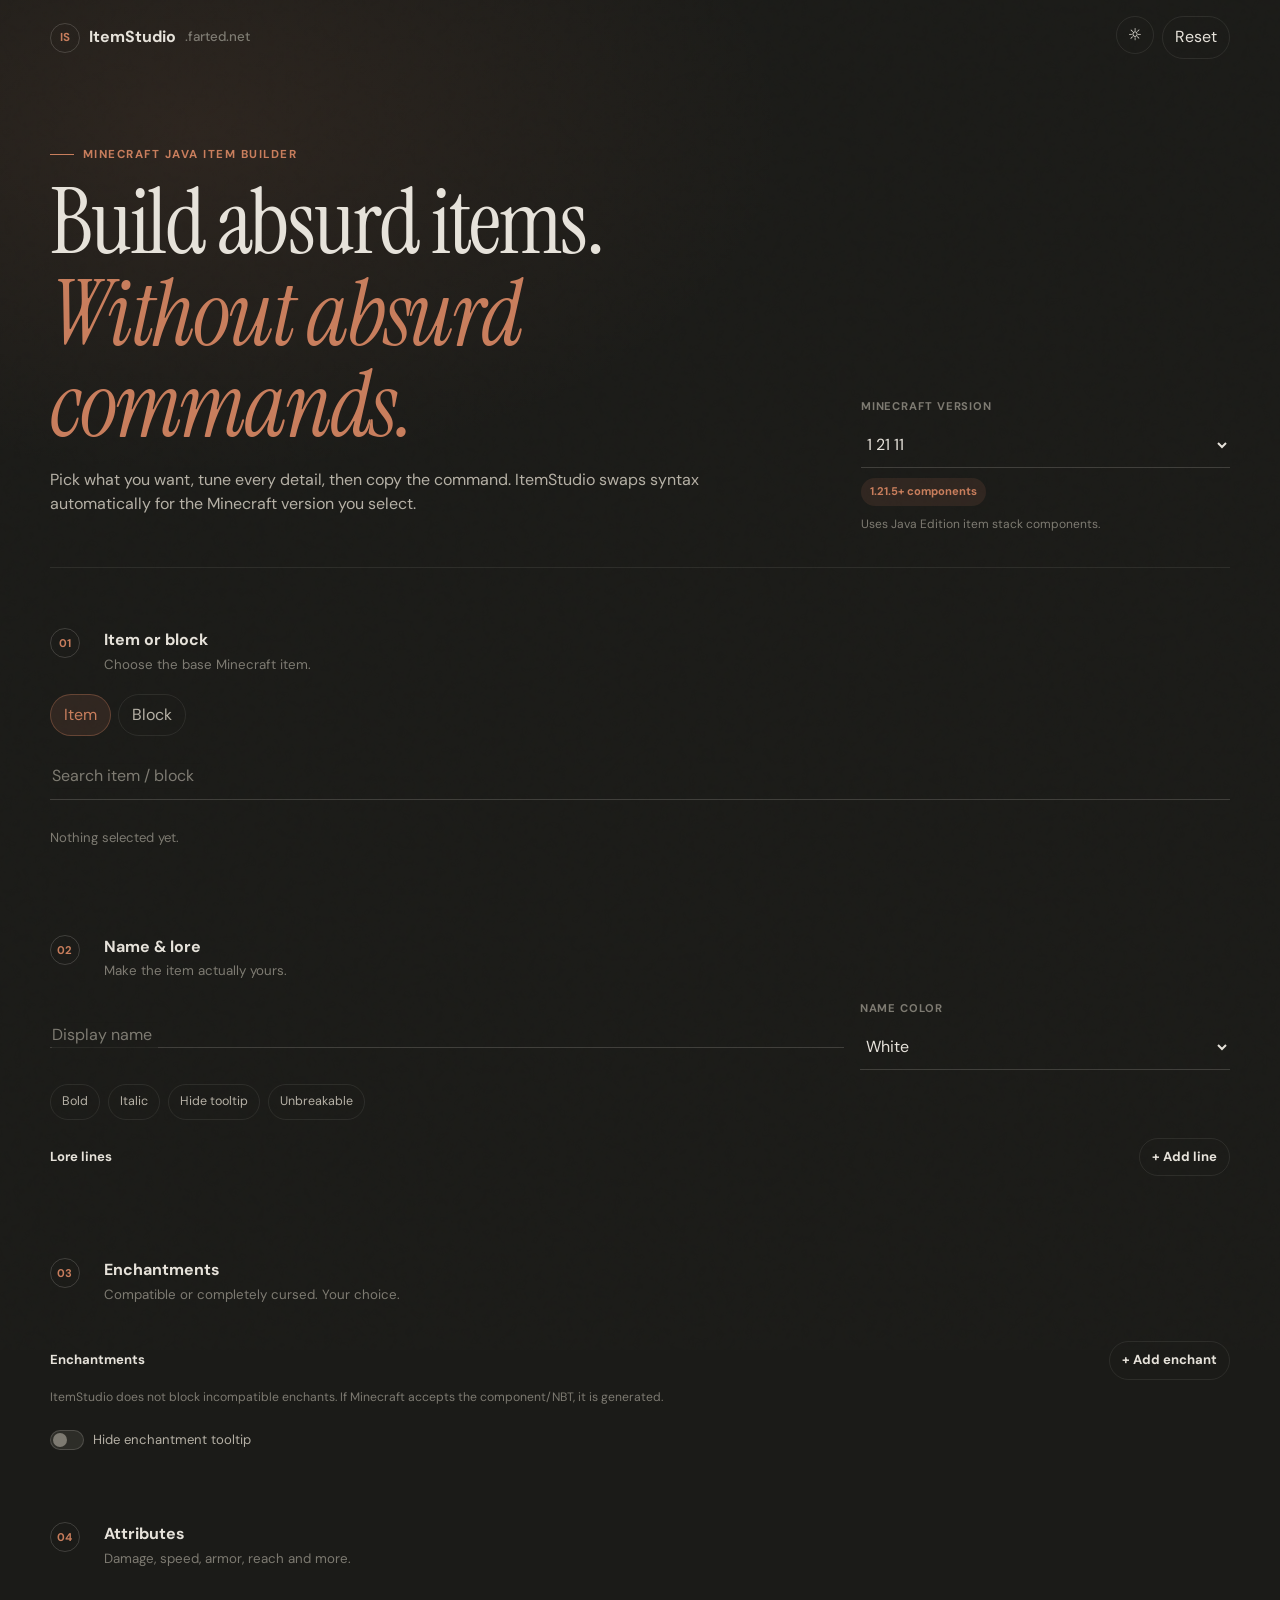
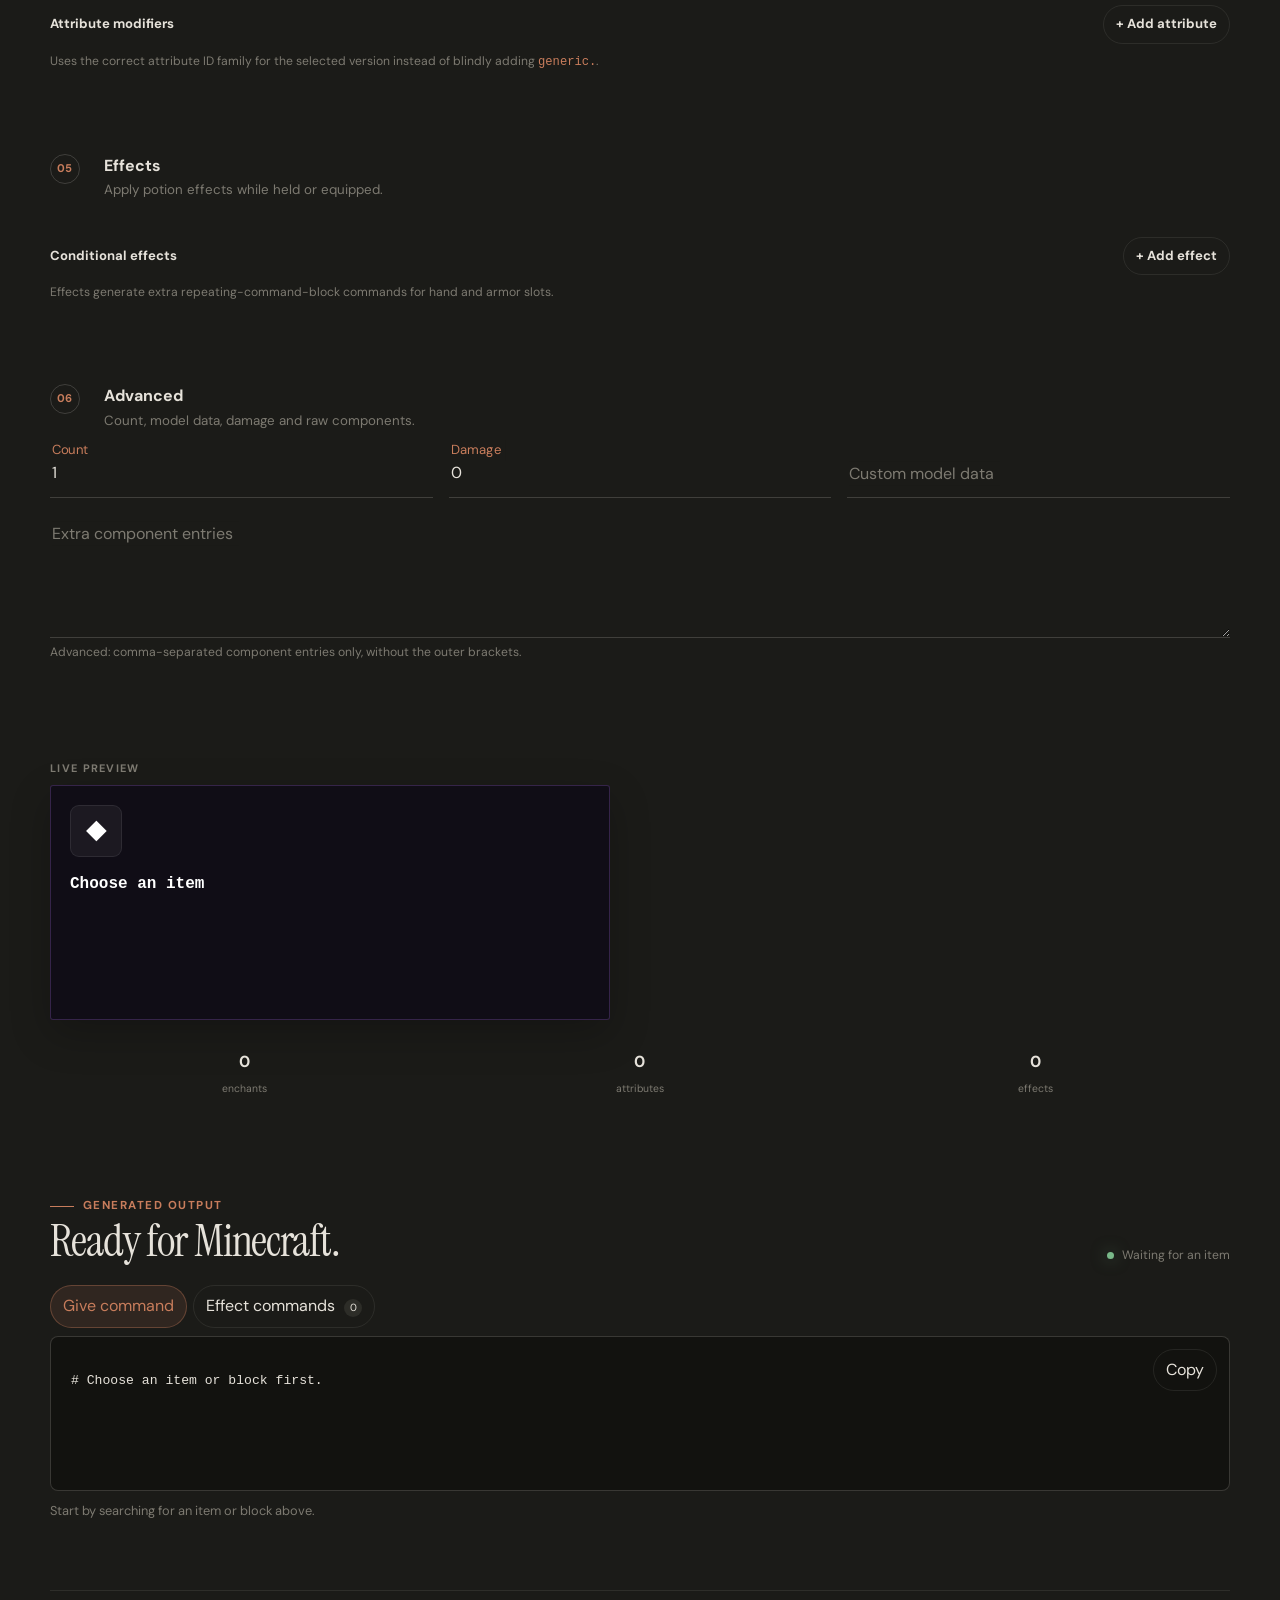
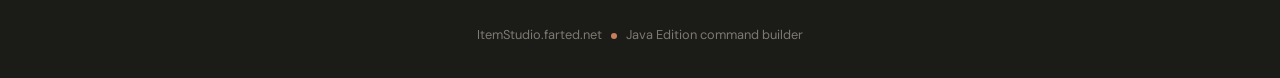
==== index.html @ a94a5771 "Use continuous ItemStudio layout" ====
<!doctype html>
<html lang="en" data-theme="dark">
<head>
  <meta charset="utf-8" />
  <meta name="viewport" content="width=device-width,initial-scale=1" />
  <meta name="description" content="ItemStudio.farted.net — a clean Minecraft Java item command builder." />
  <title>ItemStudio.farted.net</title>
  <link rel="preconnect" href="https://fonts.googleapis.com">
  <link rel="preconnect" href="https://fonts.gstatic.com" crossorigin>
  <link href="https://fonts.googleapis.com/css2?family=DM+Sans:wght@400;500;600;700&family=Instrument+Serif:ital@0;1&display=swap" rel="stylesheet">
  <link rel="stylesheet" href="style.css" />
  <link rel="stylesheet" href="continuous.css" />
</head>
<body>
  <div class="grain-overlay"></div>

  <header class="topbar shell">
    <a class="brand" href="#top"><span class="brand-glyph">IS</span><span>ItemStudio</span><small>.farted.net</small></a>
    <div class="top-actions">
      <button class="icon-btn" id="themeToggle" aria-label="Toggle theme">☼</button>
      <button class="soft-btn" id="resetBtn">Reset</button>
    </div>
  </header>

  <main id="top" class="shell page">
    <section class="intro reveal">
      <div>
        <span class="eyebrow">Minecraft Java item builder</span>
        <h1>Build absurd items.<br><em>Without absurd commands.</em></h1>
        <p>Pick what you want, tune every detail, then copy the command. ItemStudio swaps syntax automatically for the Minecraft version you select.</p>
      </div>
      <div class="version-card">
        <label for="versionSelect">Minecraft version</label>
        <select id="versionSelect"></select>
        <div class="syntax-pill" id="syntaxPill">Modern components</div>
        <p id="versionNote"></p>
      </div>
    </section>

    <section class="studio-grid">
      <div class="builder-column">
        <section class="panel reveal" data-step="base">
          <div class="panel-head"><span class="step-no">01</span><span><b>Item or block</b><small>Choose the base Minecraft item.</small></span></div>
          <div class="panel-body">
            <div class="choice-row" id="typeChoice"><button class="choice active" data-type="item">Item</button><button class="choice" data-type="block">Block</button></div>
            <div class="search-picker">
              <div class="float-field"><input id="itemSearch" autocomplete="off" placeholder=" "><label>Search item / block</label></div>
              <div class="picker-list" id="itemList"></div>
            </div>
            <div class="selected-card" id="selectedItemCard">Nothing selected yet.</div>
          </div>
        </section>

        <section class="panel reveal" data-step="name">
          <div class="panel-head"><span class="step-no">02</span><span><b>Name & lore</b><small>Make the item actually yours.</small></span></div>
          <div class="panel-body">
            <div class="field-grid two">
              <div class="float-field animated-input"><input id="itemName" placeholder=" "><label>Display name</label></div>
              <label class="select-field"><span>Name color</span><select id="nameColor"></select></label>
            </div>
            <div class="toggle-row"><label><input type="checkbox" id="nameBold"><span>Bold</span></label><label><input type="checkbox" id="nameItalic"><span>Italic</span></label><label><input type="checkbox" id="hideTooltip"><span>Hide tooltip</span></label><label><input type="checkbox" id="unbreakable"><span>Unbreakable</span></label></div>
            <div class="subsection-head"><span>Lore lines</span><button class="mini-btn" data-add="lore">+ Add line</button></div>
            <div class="stack" id="loreRows"></div>
          </div>
        </section>

        <section class="panel reveal" data-step="enchants">
          <div class="panel-head"><span class="step-no">03</span><span><b>Enchantments</b><small>Compatible or completely cursed. Your choice.</small></span></div>
          <div class="panel-body">
            <div class="subsection-head"><span>Enchantments</span><button class="mini-btn" data-add="enchant">+ Add enchant</button></div>
            <p class="hint">ItemStudio does not block incompatible enchants. If Minecraft accepts the component/NBT, it is generated.</p>
            <div class="stack" id="enchantRows"></div>
            <label class="switch-line"><input type="checkbox" id="hideEnchants"><span class="switch"></span><span>Hide enchantment tooltip</span></label>
          </div>
        </section>

        <section class="panel reveal" data-step="attributes">
          <div class="panel-head"><span class="step-no">04</span><span><b>Attributes</b><small>Damage, speed, armor, reach and more.</small></span></div>
          <div class="panel-body">
            <div class="subsection-head"><span>Attribute modifiers</span><button class="mini-btn" data-add="attribute">+ Add attribute</button></div>
            <p class="hint">Uses the correct attribute ID family for the selected version instead of blindly adding <code>generic.</code>.</p>
            <div class="stack" id="attributeRows"></div>
          </div>
        </section>

        <section class="panel reveal" data-step="effects">
          <div class="panel-head"><span class="step-no">05</span><span><b>Effects</b><small>Apply potion effects while held or equipped.</small></span></div>
          <div class="panel-body">
            <div class="subsection-head"><span>Conditional effects</span><button class="mini-btn" data-add="effect">+ Add effect</button></div>
            <p class="hint">Effects generate extra repeating-command-block commands for hand and armor slots.</p>
            <div class="stack" id="effectRows"></div>
          </div>
        </section>

        <section class="panel reveal" data-step="advanced">
          <div class="panel-head"><span class="step-no">06</span><span><b>Advanced</b><small>Count, model data, damage and raw components.</small></span></div>
          <div class="panel-body">
            <div class="field-grid three">
              <div class="float-field"><input id="count" type="number" min="1" max="99" value="1" placeholder=" "><label>Count</label></div>
              <div class="float-field"><input id="damage" type="number" min="0" value="0" placeholder=" "><label>Damage</label></div>
              <div class="float-field"><input id="customModel" type="number" min="0" placeholder=" "><label>Custom model data</label></div>
            </div>
            <div class="float-field textarea-field"><textarea id="rawExtra" rows="4" placeholder=" "></textarea><label id="rawExtraLabel">Extra component entries</label></div>
            <p class="hint" id="rawHint">Advanced raw data is inserted exactly as typed.</p>
          </div>
        </section>
      </div>

      <aside class="preview-column">
        <div class="sticky-preview reveal">
          <div class="preview-label">Live preview</div>
          <div class="mc-card">
            <div class="mc-icon" id="mcIcon">◆</div>
            <div class="mc-name" id="previewName">Choose an item</div>
            <div class="mc-enchants" id="previewEnchants"></div>
            <div class="mc-lore" id="previewLore"></div>
            <div class="mc-attrs" id="previewAttrs"></div>
          </div>
          <div class="mini-summary" id="miniSummary"></div>
        </div>
      </aside>
    </section>

    <section class="output-section reveal">
      <div class="output-head">
        <div><span class="eyebrow">Generated output</span><h2>Ready for Minecraft.</h2></div>
        <span class="status-dot"><i></i><span id="validationLabel">Syntax profile loaded</span></span>
      </div>
      <div class="command-tabs"><button class="active" data-output="give">Give command</button><button data-output="effects">Effect commands <span id="effectCountBadge">0</span></button></div>
      <div class="command-box"><pre id="commandOutput">Choose an item first.</pre><button class="copy-btn" id="copyBtn">Copy</button></div>
      <div class="command-help" id="commandHelp"></div>
      <div class="warning-box" id="warningBox" hidden></div>
    </section>
  </main>

  <div class="toast" id="toast">Copied to clipboard</div>
  <footer class="shell footer">ItemStudio.farted.net <span class="accent-dot"></span> Java Edition command builder</footer>
  <script src="app-1.js"></script>
  <script src="app-2.js"></script>
  <script src="app-3.js"></script>
  <script src="app-fix.js"></script>
</body>
</html>
---- style.css ----
:root{--bg:#1b1b18;--surface:#242420;--surface2:#2d2d28;--text:#e6e2da;--text2:#b5b0a5;--muted:#7d7a71;--accent:#c87d5c;--accent2:#e8966e;--accent-soft:rgba(200,125,92,.12);--line:rgba(230,226,218,.09);--line2:rgba(230,226,218,.18);--code:#12120f;--danger:#db7b6e;--serif:'Instrument Serif',Georgia,serif;--sans:'DM Sans','Segoe UI',system-ui,sans-serif;--smooth:.35s cubic-bezier(.22,.61,.36,1);--bounce:.45s cubic-bezier(.34,1.56,.64,1)}[data-theme=light]{--bg:#f5f1eb;--surface:#fff;--surface2:#f9f6f1;--text:#2a2722;--text2:#5c5750;--muted:#8c877e;--accent:#b86a48;--accent2:#c87d5c;--accent-soft:rgba(184,106,72,.08);--line:rgba(42,39,34,.1);--line2:rgba(42,39,34,.16);--code:#eee9e1}*{box-sizing:border-box}html{scroll-behavior:smooth}body{margin:0;background:radial-gradient(900px 520px at 15% 4%,rgba(200,125,92,.1),transparent 66%),var(--bg);color:var(--text);font-family:var(--sans);line-height:1.55;-webkit-font-smoothing:antialiased;transition:background var(--smooth),color var(--smooth)}button,input,select,textarea{font:inherit}button{border:1px solid var(--line);background:transparent;color:var(--text);cursor:pointer}.shell{width:min(1180px,calc(100% - 48px));margin:auto}.topbar{height:76px;display:flex;align-items:center;justify-content:space-between;border-bottom:1px solid transparent}.brand{display:flex;align-items:center;gap:9px;color:var(--text);text-decoration:none;font-weight:700}.brand-glyph{width:30px;height:30px;display:grid;place-items:center;border:1px solid var(--line2);border-radius:999px;color:var(--accent);font-size:.72rem}.brand small{color:var(--muted);font-weight:500}.top-actions{display:flex;gap:8px}.icon-btn,.soft-btn,.mini-btn,.copy-btn,.command-tabs button{border-radius:999px;padding:8px 12px;transition:all .2s ease}.icon-btn{width:38px;height:38px;padding:0}.soft-btn:hover,.icon-btn:hover,.mini-btn:hover,.copy-btn:hover,.command-tabs button:hover{background:var(--surface2);border-color:var(--line2);transform:translateY(-1px)}.page{padding:28px 0 70px}.intro{display:grid;grid-template-columns:minmax(0,1fr) 280px;gap:44px;align-items:end;margin:34px 0 26px;padding-bottom:34px;border-bottom:1px solid var(--line)}.eyebrow{display:inline-flex;align-items:center;gap:9px;color:var(--accent);font-size:.72rem;font-weight:700;text-transform:uppercase;letter-spacing:.13em}.eyebrow:before{content:'';width:24px;height:1px;background:var(--accent)}h1,h2{font-family:var(--serif);font-weight:400;line-height:1.02;letter-spacing:-.025em;margin:0}h1{font-size:clamp(3.5rem,7vw,6.2rem);margin-top:14px}h1 em{color:var(--accent);font-weight:400}.intro p{max-width:650px;color:var(--text2);font-size:1rem}.version-card label,.select-field span{display:block;color:var(--muted);font-size:.7rem;font-weight:700;text-transform:uppercase;letter-spacing:.08em;margin-bottom:7px}.version-card select,.select-field select,.row-editor select,.row-editor input,.float-field input,.float-field textarea{width:100%;background:transparent;color:var(--text);border:0;border-bottom:1px solid var(--line2);border-radius:0;padding:11px 2px;outline:none;transition:border-color .2s,box-shadow .2s}.version-card select:focus,.select-field select:focus,.row-editor select:focus,.row-editor input:focus,.float-field input:focus,.float-field textarea:focus{border-color:var(--accent)}select option{background:var(--surface);color:var(--text)}.syntax-pill{display:inline-block;margin-top:10px;padding:5px 9px;border-radius:999px;background:var(--accent-soft);color:var(--accent);font-size:.7rem;font-weight:700}.version-card p{font-size:.75rem;margin:9px 0 0;color:var(--muted)}.studio-grid{display:grid;grid-template-columns:minmax(0,1fr) 310px;gap:54px}.builder-column{min-width:0}.panel{border-bottom:1px solid var(--line)}.panel-head{width:100%;display:grid;grid-template-columns:42px 1fr;gap:12px;text-align:left;align-items:start;padding:28px 0 16px;border:0;background:transparent;cursor:default}.panel-head b{display:block;font-size:1rem}.panel-head small{display:block;color:var(--muted);font-weight:400;margin-top:2px}.step-no{display:grid;place-items:center;width:30px;height:30px;border-radius:50%;border:1px solid var(--line2);color:var(--accent);font-size:.7rem;font-weight:700}.chev{display:none}.panel-body{padding:0 0 30px}.choice-row{display:flex;gap:7px;margin-bottom:16px}.choice{padding:8px 13px;border-radius:999px;color:var(--text2)}.choice.active{background:var(--accent-soft);border-color:rgba(200,125,92,.35);color:var(--accent)}.search-picker{position:relative}.float-field{position:relative}.float-field label{position:absolute;left:2px;top:50%;transform:translateY(-50%);color:var(--muted);pointer-events:none;transition:.2s;background:var(--bg);padding-right:6px}.float-field input:focus+label,.float-field input:not(:placeholder-shown)+label,.float-field textarea:focus+label,.float-field textarea:not(:placeholder-shown)+label{top:0;transform:translateY(-50%) scale(.82);transform-origin:left;color:var(--accent)}.textarea-field{margin-top:18px}.textarea-field label{top:18px}.picker-list{position:absolute;left:0;right:0;top:calc(100% + 5px);z-index:20;display:none;max-height:260px;overflow:auto;background:rgba(36,36,32,.96);backdrop-filter:blur(18px);border:1px solid var(--line2);border-radius:12px;padding:6px;box-shadow:0 18px 45px rgba(0,0,0,.25)}[data-theme=light] .picker-list{background:rgba(255,255,255,.96)}.picker-list.show{display:block;animation:drop .22s ease}.picker-option{width:100%;display:flex;justify-content:space-between;gap:12px;border:0;border-radius:8px;padding:9px 10px;text-align:left}.picker-option:hover{background:var(--surface2)}.picker-option small{color:var(--muted)}.selected-card{margin-top:12px;padding-top:10px;border-top:1px solid var(--line);font-size:.82rem;color:var(--muted)}.selected-card b{color:var(--text)}.field-grid{display:grid;gap:16px;margin-bottom:14px}.field-grid.two{grid-template-columns:1.5fr .7fr}.field-grid.three{grid-template-columns:repeat(3,1fr)}.toggle-row{display:flex;flex-wrap:wrap;gap:8px;margin:14px 0}.toggle-row input{display:none}.toggle-row span{display:block;padding:7px 11px;border:1px solid var(--line);border-radius:999px;color:var(--text2);font-size:.78rem;transition:.2s}.toggle-row input:checked+span{background:var(--accent-soft);border-color:rgba(200,125,92,.4);color:var(--accent)}.subsection-head{display:flex;align-items:center;justify-content:space-between;margin:18px 0 10px;font-size:.82rem;font-weight:700}.hint{font-size:.76rem;color:var(--muted);margin:-2px 0 10px}.hint code{color:var(--accent)}.stack{display:flex;flex-direction:column}.row-editor{display:grid;grid-template-columns:1.4fr .5fr .7fr 34px;gap:8px;align-items:end;padding:11px 0;border-bottom:1px solid var(--line);animation:rowIn .28s var(--bounce)}.row-editor.lore{grid-template-columns:1fr .38fr 34px}.row-editor.effect{grid-template-columns:1.1fr .45fr .45fr .75fr 34px}.row-editor.attribute{grid-template-columns:1.25fr .45fr .75fr .8fr 34px}.row-editor label{color:var(--muted);font-size:.66rem;text-transform:uppercase;font-weight:700;letter-spacing:.05em}.remove-row{width:34px;height:34px;border:0;border-radius:50%;color:var(--muted)}.remove-row:hover{background:rgba(219,123,110,.08);color:var(--danger)}.switch-line{display:flex;align-items:center;gap:9px;margin-top:13px;color:var(--text2);font-size:.82rem}.switch-line input{display:none}.switch{width:34px;height:20px;border-radius:999px;background:var(--surface2);border:1px solid var(--line2);position:relative;transition:.2s}.switch:after{content:'';position:absolute;width:14px;height:14px;border-radius:50%;background:var(--muted);left:2px;top:2px;transition:.2s}.switch-line input:checked+.switch{background:var(--accent)}.switch-line input:checked+.switch:after{left:16px;background:#fff}.preview-column{position:relative}.sticky-preview{position:sticky;top:20px}.preview-label{text-transform:uppercase;letter-spacing:.12em;color:var(--muted);font-weight:700;font-size:.68rem;margin-bottom:8px}.mc-card{min-height:235px;background:#100d16;border:1px solid rgba(180,120,255,.22);border-radius:13px;padding:19px;box-shadow:0 18px 40px rgba(0,0,0,.24),0 0 45px rgba(120,75,160,.08);font-family:ui-monospace,Consolas,monospace;color:#fff}.mc-icon{width:52px;height:52px;display:grid;place-items:center;background:rgba(255,255,255,.05);border:1px solid rgba(255,255,255,.08);border-radius:9px;font-size:1.7rem;margin-bottom:15px}.mc-name{font-weight:700;margin-bottom:4px}.mc-enchants{color:#aaaaff;font-size:.77rem;white-space:pre-line}.mc-lore{color:#aaa;font-size:.77rem;white-space:pre-line;margin-top:4px}.mc-attrs{color:#9999ff;font-size:.72rem;white-space:pre-line;margin-top:8px}.mini-summary{margin-top:12px;padding-top:12px;border-top:1px solid var(--line);display:grid;grid-template-columns:repeat(3,1fr);gap:7px}.mini-summary div{text-align:center;padding:6px}.mini-summary b{display:block}.mini-summary small{color:var(--muted);font-size:.65rem}.output-section{padding-top:46px;border-top:1px solid var(--line)}.output-head{display:flex;align-items:end;justify-content:space-between;gap:20px}.output-head h2{font-size:2.8rem;margin-top:4px}.status-dot{display:flex;align-items:center;gap:8px;color:var(--muted);font-size:.76rem}.status-dot i{width:7px;height:7px;border-radius:50%;background:#79b889;box-shadow:0 0 16px rgba(121,184,137,.5)}.command-tabs{display:flex;gap:6px;margin-top:20px}.command-tabs button.active{background:var(--accent-soft);border-color:rgba(200,125,92,.35);color:var(--accent)}.command-tabs span{display:inline-grid;place-items:center;min-width:18px;height:18px;border-radius:999px;background:var(--surface2);margin-left:5px;font-size:.65rem}.command-box{position:relative;margin-top:8px;background:var(--code);border:1px solid var(--line2);border-radius:8px;min-height:155px;padding:20px 80px 20px 20px;overflow:auto}.command-box pre{white-space:pre-wrap;word-break:break-all;color:var(--text);font:500 .82rem/1.65 ui-monospace,Consolas,monospace}.copy-btn{position:absolute;right:12px;top:12px}.command-help{margin-top:10px;color:var(--muted);font-size:.8rem}.warning-box{margin-top:12px;border:1px solid rgba(219,123,110,.35);background:rgba(219,123,110,.08);color:var(--text2);border-radius:10px;padding:12px 14px;font-size:.8rem}.toast{position:fixed;bottom:24px;left:50%;transform:translate(-50%,18px);opacity:0;background:var(--text);color:var(--bg);padding:10px 15px;border-radius:999px;font-size:.78rem;font-weight:700;z-index:999;transition:.25s}.toast.show{opacity:1;transform:translate(-50%,0)}.footer{padding:34px 0;border-top:1px solid var(--line);text-align:center;color:var(--muted);font-size:.8rem}.accent-dot{display:inline-block;width:6px;height:6px;border-radius:50%;background:var(--accent);margin:0 6px}.grain-overlay{position:fixed;inset:0;pointer-events:none;z-index:9999;opacity:.03;mix-blend-mode:overlay}.grain-overlay:after{content:'';position:absolute;inset:-50%;background-image:url("data:image/svg+xml,%3Csvg viewBox='0 0 256 256' xmlns='http://www.w3.org/2000/svg'%3E%3Cfilter id='n'%3E%3CfeTurbulence type='fractalNoise' baseFrequency='.75' numOctaves='4'/%3E%3C/filter%3E%3Crect width='100%25' height='100%25' filter='url(%23n)'/%3E%3C/svg%3E");animation:grain 12s linear infinite}.reveal{animation:reveal .55s var(--smooth) both}@keyframes reveal{from{opacity:0;transform:translateY(10px)}to{opacity:1;transform:none}}@keyframes rowIn{from{opacity:0;transform:translateY(-5px) scale(.985)}to{opacity:1;transform:none}}@keyframes drop{from{opacity:0;transform:translateY(-4px)}to{opacity:1;transform:none}}@keyframes grain{0%,100%{transform:translate(0)}25%{transform:translate(-3px,2px)}50%{transform:translate(4px,-1px)}75%{transform:translate(-2px,-3px)}}::selection{background:var(--accent);color:#fff}::-webkit-scrollbar{width:7px;height:7px}::-webkit-scrollbar-thumb{background:var(--line2);border-radius:999px}@media(max-width:900px){.intro{grid-template-columns:1fr;gap:28px}.studio-grid{grid-template-columns:1fr;gap:30px}.sticky-preview{position:relative}.preview-column{padding:28px 0;border-bottom:1px solid var(--line)}.field-grid.two,.field-grid.three{grid-template-columns:1fr}.row-editor,.row-editor.attribute,.row-editor.effect{grid-template-columns:1fr 1fr}.row-editor .remove-row{grid-column:-2/-1;justify-self:end}.output-head{align-items:start;flex-direction:column}}@media(max-width:560px){.shell{width:min(100% - 24px,1180px)}.page{padding-top:18px}.intro{margin-top:18px}.intro h1{font-size:3.2rem}.panel-head{padding:24px 0 13px}.panel-body{padding-bottom:24px}.row-editor,.row-editor.lore,.row-editor.attribute,.row-editor.effect{grid-template-columns:1fr}.row-editor .remove-row{grid-column:1;justify-self:end}.brand small{display:none}.output-head h2{font-size:2.2rem}.command-box{padding:58px 16px 16px}.copy-btn{left:12px;right:auto}}
---- continuous.css ----
/* Continuous ItemStudio layout: one workspace, not a dashboard of cards. */

.studio-grid {
  display: block !important;
}

.builder-column {
  display: block !important;
}

.panel,
.version-card,
.selected-card,
.sticky-preview,
.output-section {
  background: transparent !important;
  border: 0 !important;
  border-radius: 0 !important;
  box-shadow: none !important;
}

.panel {
  margin: 0 !important;
  padding: 0 !important;
  border-top: 1px solid var(--border) !important;
}

.panel:first-child {
  border-top: 0 !important;
}

.panel-head {
  cursor: default !important;
  padding: 34px 0 18px !important;
  background: transparent !important;
}

.panel-head:hover {
  background: transparent !important;
}

.panel-body {
  display: block !important;
  max-height: none !important;
  opacity: 1 !important;
  overflow: visible !important;
  padding: 0 0 38px !important;
}

.version-card {
  padding: 0 !important;
  align-self: end;
}

.selected-card {
  padding: 14px 0 !important;
  margin-top: 14px !important;
  border-top: 1px solid var(--border) !important;
}

.preview-column {
  margin-top: 12px;
  padding: 38px 0;
  border-top: 1px solid var(--border);
}

.sticky-preview {
  position: static !important;
  padding: 0 !important;
}

/* The Minecraft tooltip itself can still look like Minecraft; it is a preview, not UI chrome. */
.mc-card {
  max-width: 560px;
  border-radius: 3px !important;
  box-shadow: 0 14px 40px rgba(0,0,0,.22) !important;
}

.mini-summary {
  border: 0 !important;
  background: transparent !important;
  padding-left: 0 !important;
  padding-right: 0 !important;
}

.output-section {
  border-top: 1px solid var(--border) !important;
  padding-left: 0 !important;
  padding-right: 0 !important;
}

.row-editor {
  box-shadow: none !important;
}

@media (min-width: 900px) {
  .intro {
    grid-template-columns: minmax(0,1.35fr) minmax(260px,.65fr) !important;
  }
}
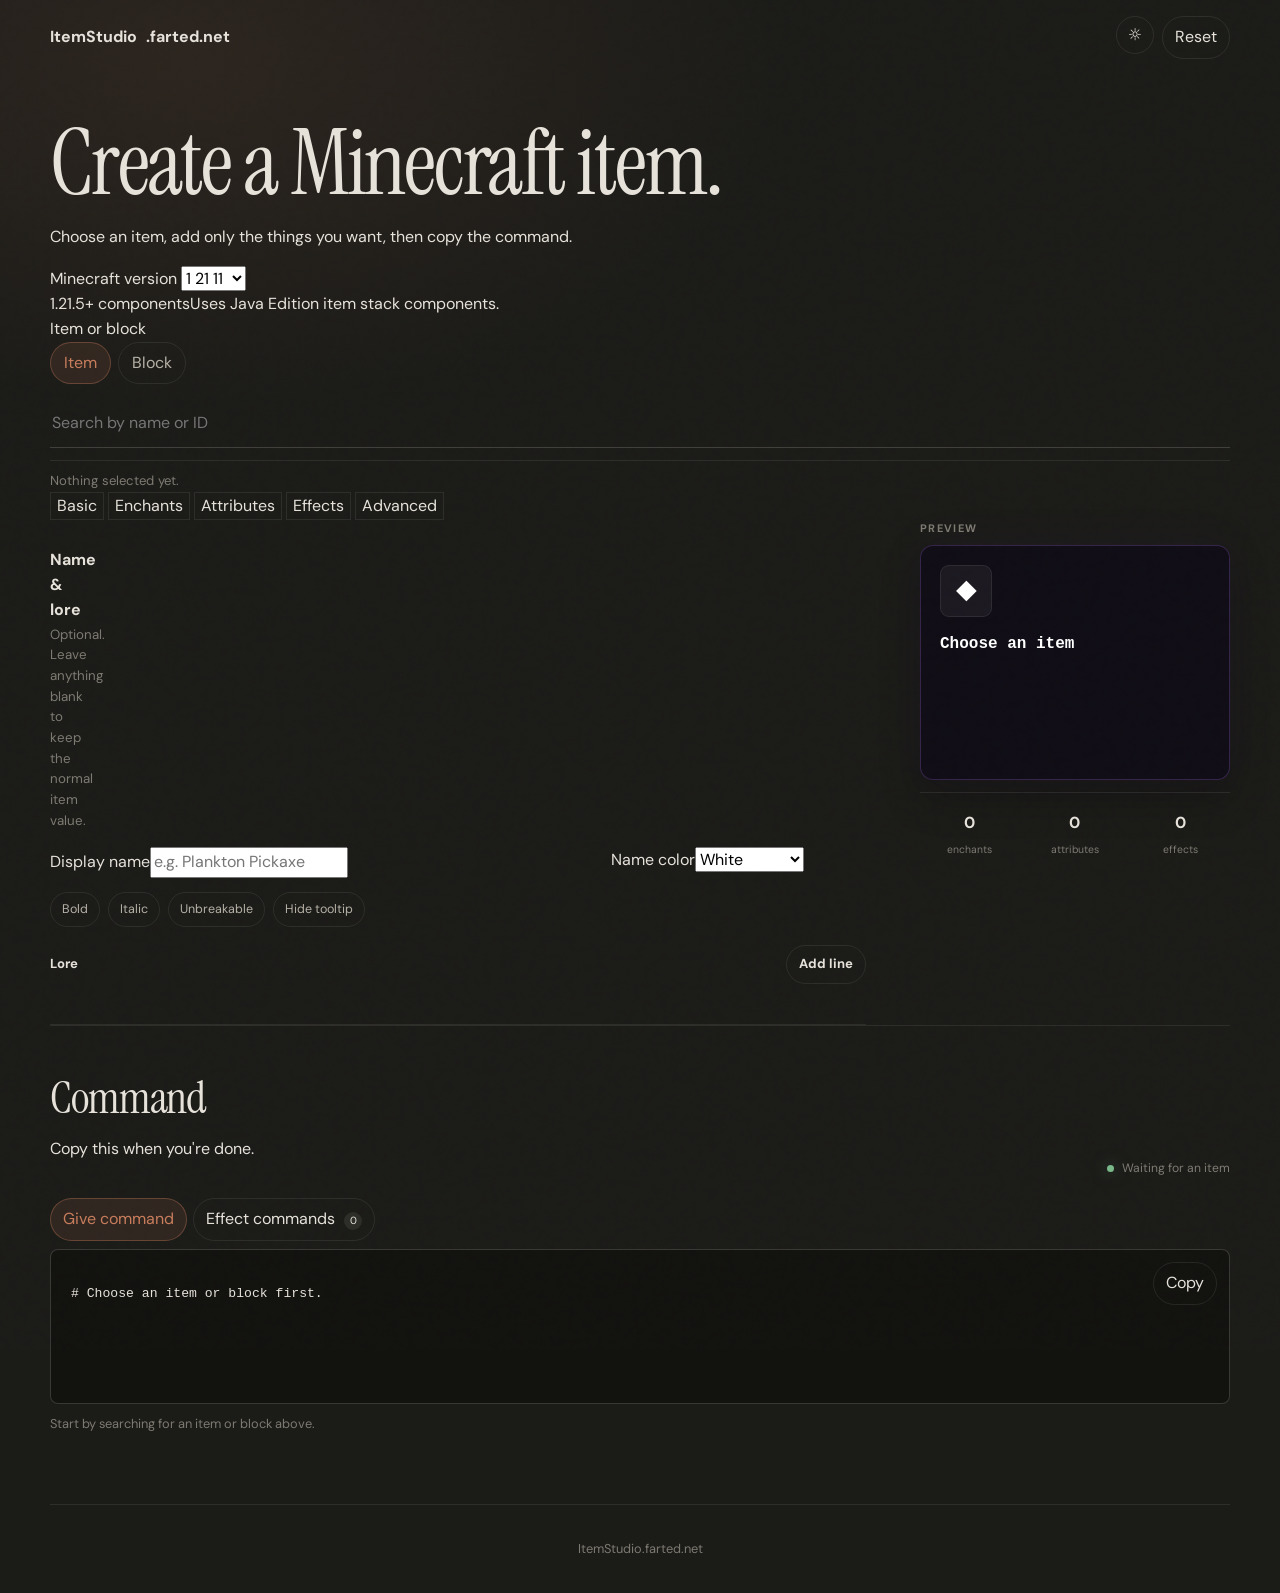
==== commit 7ac6b302: "Simplify ItemStudio into beginner-friendly workspace" ====
--- a/index.html
+++ b/index.html
@@ -3,138 +3,171 @@
 <head>
   <meta charset="utf-8" />
   <meta name="viewport" content="width=device-width,initial-scale=1" />
-  <meta name="description" content="ItemStudio.farted.net — a clean Minecraft Java item command builder." />
-  <title>ItemStudio.farted.net</title>
+  <meta name="description" content="ItemStudio — an easy Minecraft Java item command builder." />
+  <title>ItemStudio</title>
   <link rel="preconnect" href="https://fonts.googleapis.com">
   <link rel="preconnect" href="https://fonts.gstatic.com" crossorigin>
   <link href="https://fonts.googleapis.com/css2?family=DM+Sans:wght@400;500;600;700&family=Instrument+Serif:ital@0;1&display=swap" rel="stylesheet">
   <link rel="stylesheet" href="style.css" />
-  <link rel="stylesheet" href="continuous.css" />
 </head>
 <body>
+  <div class="ambient ambient-one"></div>
+  <div class="ambient ambient-two"></div>
   <div class="grain-overlay"></div>
 
   <header class="topbar shell">
-    <a class="brand" href="#top"><span class="brand-glyph">IS</span><span>ItemStudio</span><small>.farted.net</small></a>
+    <a class="brand" href="#top">ItemStudio<span>.farted.net</span></a>
     <div class="top-actions">
-      <button class="icon-btn" id="themeToggle" aria-label="Toggle theme">☼</button>
+      <button class="icon-btn" id="themeToggle" aria-label="Toggle theme" title="Toggle theme">☼</button>
       <button class="soft-btn" id="resetBtn">Reset</button>
     </div>
   </header>
 
   <main id="top" class="shell page">
-    <section class="intro reveal">
-      <div>
-        <span class="eyebrow">Minecraft Java item builder</span>
-        <h1>Build absurd items.<br><em>Without absurd commands.</em></h1>
-        <p>Pick what you want, tune every detail, then copy the command. ItemStudio swaps syntax automatically for the Minecraft version you select.</p>
-      </div>
-      <div class="version-card">
-        <label for="versionSelect">Minecraft version</label>
-        <select id="versionSelect"></select>
-        <div class="syntax-pill" id="syntaxPill">Modern components</div>
-        <p id="versionNote"></p>
-      </div>
+    <section class="hero reveal">
+      <h1>Create a Minecraft item.</h1>
+      <p>Choose an item, add only the things you want, then copy the command.</p>
     </section>
 
-    <section class="studio-grid">
-      <div class="builder-column">
-        <section class="panel reveal" data-step="base">
-          <div class="panel-head"><span class="step-no">01</span><span><b>Item or block</b><small>Choose the base Minecraft item.</small></span></div>
-          <div class="panel-body">
-            <div class="choice-row" id="typeChoice"><button class="choice active" data-type="item">Item</button><button class="choice" data-type="block">Block</button></div>
-            <div class="search-picker">
-              <div class="float-field"><input id="itemSearch" autocomplete="off" placeholder=" "><label>Search item / block</label></div>
-              <div class="picker-list" id="itemList"></div>
+    <section class="workspace reveal">
+      <div class="setup-row">
+        <div class="version-control">
+          <label for="versionSelect">Minecraft version</label>
+          <select id="versionSelect"></select>
+          <div class="version-meta"><span id="syntaxPill">Modern components</span><span id="versionNote">Command format is selected automatically.</span></div>
+        </div>
+
+        <div class="item-control">
+          <div class="item-control-top">
+            <label>Item or block</label>
+            <div class="choice-row" id="typeChoice">
+              <button class="choice active" data-type="item">Item</button>
+              <button class="choice" data-type="block">Block</button>
             </div>
-            <div class="selected-card" id="selectedItemCard">Nothing selected yet.</div>
           </div>
-        </section>
-
-        <section class="panel reveal" data-step="name">
-          <div class="panel-head"><span class="step-no">02</span><span><b>Name & lore</b><small>Make the item actually yours.</small></span></div>
-          <div class="panel-body">
-            <div class="field-grid two">
-              <div class="float-field animated-input"><input id="itemName" placeholder=" "><label>Display name</label></div>
-              <label class="select-field"><span>Name color</span><select id="nameColor"></select></label>
+          <div class="search-picker">
+            <div class="float-field">
+              <input id="itemSearch" autocomplete="off" placeholder="Search by name or ID" />
             </div>
-            <div class="toggle-row"><label><input type="checkbox" id="nameBold"><span>Bold</span></label><label><input type="checkbox" id="nameItalic"><span>Italic</span></label><label><input type="checkbox" id="hideTooltip"><span>Hide tooltip</span></label><label><input type="checkbox" id="unbreakable"><span>Unbreakable</span></label></div>
-            <div class="subsection-head"><span>Lore lines</span><button class="mini-btn" data-add="lore">+ Add line</button></div>
-            <div class="stack" id="loreRows"></div>
+            <div class="picker-list" id="itemList"></div>
           </div>
-        </section>
-
-        <section class="panel reveal" data-step="enchants">
-          <div class="panel-head"><span class="step-no">03</span><span><b>Enchantments</b><small>Compatible or completely cursed. Your choice.</small></span></div>
-          <div class="panel-body">
-            <div class="subsection-head"><span>Enchantments</span><button class="mini-btn" data-add="enchant">+ Add enchant</button></div>
-            <p class="hint">ItemStudio does not block incompatible enchants. If Minecraft accepts the component/NBT, it is generated.</p>
-            <div class="stack" id="enchantRows"></div>
-            <label class="switch-line"><input type="checkbox" id="hideEnchants"><span class="switch"></span><span>Hide enchantment tooltip</span></label>
-          </div>
-        </section>
-
-        <section class="panel reveal" data-step="attributes">
-          <div class="panel-head"><span class="step-no">04</span><span><b>Attributes</b><small>Damage, speed, armor, reach and more.</small></span></div>
-          <div class="panel-body">
-            <div class="subsection-head"><span>Attribute modifiers</span><button class="mini-btn" data-add="attribute">+ Add attribute</button></div>
-            <p class="hint">Uses the correct attribute ID family for the selected version instead of blindly adding <code>generic.</code>.</p>
-            <div class="stack" id="attributeRows"></div>
-          </div>
-        </section>
-
-        <section class="panel reveal" data-step="effects">
-          <div class="panel-head"><span class="step-no">05</span><span><b>Effects</b><small>Apply potion effects while held or equipped.</small></span></div>
-          <div class="panel-body">
-            <div class="subsection-head"><span>Conditional effects</span><button class="mini-btn" data-add="effect">+ Add effect</button></div>
-            <p class="hint">Effects generate extra repeating-command-block commands for hand and armor slots.</p>
-            <div class="stack" id="effectRows"></div>
-          </div>
-        </section>
-
-        <section class="panel reveal" data-step="advanced">
-          <div class="panel-head"><span class="step-no">06</span><span><b>Advanced</b><small>Count, model data, damage and raw components.</small></span></div>
-          <div class="panel-body">
-            <div class="field-grid three">
-              <div class="float-field"><input id="count" type="number" min="1" max="99" value="1" placeholder=" "><label>Count</label></div>
-              <div class="float-field"><input id="damage" type="number" min="0" value="0" placeholder=" "><label>Damage</label></div>
-              <div class="float-field"><input id="customModel" type="number" min="0" placeholder=" "><label>Custom model data</label></div>
-            </div>
-            <div class="float-field textarea-field"><textarea id="rawExtra" rows="4" placeholder=" "></textarea><label id="rawExtraLabel">Extra component entries</label></div>
-            <p class="hint" id="rawHint">Advanced raw data is inserted exactly as typed.</p>
-          </div>
-        </section>
+          <div class="selected-card" id="selectedItemCard">No item selected.</div>
+        </div>
       </div>
 
-      <aside class="preview-column">
-        <div class="sticky-preview reveal">
-          <div class="preview-label">Live preview</div>
-          <div class="mc-card">
-            <div class="mc-icon" id="mcIcon">◆</div>
-            <div class="mc-name" id="previewName">Choose an item</div>
-            <div class="mc-enchants" id="previewEnchants"></div>
-            <div class="mc-lore" id="previewLore"></div>
-            <div class="mc-attrs" id="previewAttrs"></div>
+      <nav class="editor-tabs" aria-label="Item editor sections">
+        <button class="active" data-editor-tab="basic">Basic</button>
+        <button data-editor-tab="enchant">Enchants</button>
+        <button data-editor-tab="attribute">Attributes</button>
+        <button data-editor-tab="effect">Effects</button>
+        <button data-editor-tab="advanced">Advanced</button>
+      </nav>
+
+      <div class="studio-grid">
+        <div class="builder-column">
+          <section class="panel" data-editor-panel="basic">
+            <div class="panel-head">
+              <div><b>Name & lore</b><small>Optional. Leave anything blank to keep the normal item value.</small></div>
+            </div>
+            <div class="panel-body">
+              <div class="field-grid two">
+                <div class="field"><label for="itemName">Display name</label><input id="itemName" placeholder="e.g. Plankton Pickaxe" /></div>
+                <label class="field"><span>Name color</span><select id="nameColor"></select></label>
+              </div>
+              <div class="toggle-row">
+                <label><input type="checkbox" id="nameBold"><span>Bold</span></label>
+                <label><input type="checkbox" id="nameItalic"><span>Italic</span></label>
+                <label><input type="checkbox" id="unbreakable"><span>Unbreakable</span></label>
+                <label><input type="checkbox" id="hideTooltip"><span>Hide tooltip</span></label>
+              </div>
+              <div class="subsection-head"><span>Lore</span><button class="mini-btn" data-add="lore">Add line</button></div>
+              <div class="stack" id="loreRows"></div>
+            </div>
+          </section>
+
+          <section class="panel" data-editor-panel="enchant" hidden>
+            <div class="panel-head">
+              <div><b>Enchantments</b><small>Add any enchantment and choose its level.</small></div>
+            </div>
+            <div class="panel-body">
+              <button class="primary-add" data-add="enchant">Add enchantment</button>
+              <div class="stack" id="enchantRows"></div>
+              <label class="switch-line"><input type="checkbox" id="hideEnchants"><span class="switch"></span><span>Hide enchantment text</span></label>
+            </div>
+          </section>
+
+          <section class="panel" data-editor-panel="attribute" hidden>
+            <div class="panel-head">
+              <div><b>Attributes</b><small>Change stats like damage, speed or armor while the item is held or worn.</small></div>
+            </div>
+            <div class="panel-body">
+              <div class="beginner-note">Pick a stat, enter the amount, then choose when it should apply.</div>
+              <button class="primary-add" data-add="attribute">Add attribute</button>
+              <div class="stack" id="attributeRows"></div>
+            </div>
+          </section>
+
+          <section class="panel" data-editor-panel="effect" hidden>
+            <div class="panel-head">
+              <div><b>Effects</b><small>Give potion effects while the item is held or equipped.</small></div>
+            </div>
+            <div class="panel-body">
+              <div class="beginner-note">Effects create extra repeating command-block commands. ItemStudio will show them in the output.</div>
+              <button class="primary-add" data-add="effect">Add effect</button>
+              <div class="stack" id="effectRows"></div>
+            </div>
+          </section>
+
+          <section class="panel" data-editor-panel="advanced" hidden>
+            <div class="panel-head">
+              <div><b>Advanced</b><small>You can ignore this section unless you know you need it.</small></div>
+            </div>
+            <div class="panel-body">
+              <div class="field-grid three">
+                <div class="field"><label for="count">Count</label><input id="count" type="number" min="1" max="99" value="1" /></div>
+                <div class="field"><label for="damage">Damage</label><input id="damage" type="number" min="0" value="0" /></div>
+                <div class="field"><label for="customModel">Custom model data</label><input id="customModel" type="number" min="0" placeholder="Optional" /></div>
+              </div>
+              <div class="field"><label id="rawExtraLabel" for="rawExtra">Extra component entries</label><textarea id="rawExtra" rows="4" placeholder="Optional raw data"></textarea></div>
+              <p class="hint" id="rawHint">Advanced raw data is inserted exactly as typed.</p>
+            </div>
+          </section>
+        </div>
+
+        <aside class="preview-column">
+          <div class="sticky-preview">
+            <div class="preview-label">Preview</div>
+            <div class="mc-card">
+              <div class="mc-icon" id="mcIcon">◆</div>
+              <div class="mc-name" id="previewName">Choose an item</div>
+              <div class="mc-enchants" id="previewEnchants"></div>
+              <div class="mc-lore" id="previewLore"></div>
+              <div class="mc-attrs" id="previewAttrs"></div>
+            </div>
+            <div class="mini-summary" id="miniSummary"></div>
           </div>
-          <div class="mini-summary" id="miniSummary"></div>
+        </aside>
+      </div>
+
+      <section class="output-section">
+        <div class="output-head">
+          <div><h2>Command</h2><p>Copy this when you're done.</p></div>
+          <span class="status-dot"><i></i><span id="validationLabel">Waiting for an item</span></span>
         </div>
-      </aside>
-    </section>
-
-    <section class="output-section reveal">
-      <div class="output-head">
-        <div><span class="eyebrow">Generated output</span><h2>Ready for Minecraft.</h2></div>
-        <span class="status-dot"><i></i><span id="validationLabel">Syntax profile loaded</span></span>
-      </div>
-      <div class="command-tabs"><button class="active" data-output="give">Give command</button><button data-output="effects">Effect commands <span id="effectCountBadge">0</span></button></div>
-      <div class="command-box"><pre id="commandOutput">Choose an item first.</pre><button class="copy-btn" id="copyBtn">Copy</button></div>
-      <div class="command-help" id="commandHelp"></div>
-      <div class="warning-box" id="warningBox" hidden></div>
+        <div class="command-tabs">
+          <button class="active" data-output="give">Give command</button>
+          <button data-output="effects">Effect commands <span id="effectCountBadge">0</span></button>
+        </div>
+        <div class="command-box"><pre id="commandOutput">Choose an item or block first.</pre><button class="copy-btn" id="copyBtn">Copy</button></div>
+        <div class="command-help" id="commandHelp">Start by choosing an item or block above.</div>
+        <div class="warning-box" id="warningBox" hidden></div>
+      </section>
     </section>
   </main>
 
-  <div class="toast" id="toast">Copied to clipboard</div>
-  <footer class="shell footer">ItemStudio.farted.net <span class="accent-dot"></span> Java Edition command builder</footer>
+  <div class="toast" id="toast">Copied</div>
+  <footer class="shell footer">ItemStudio.farted.net</footer>
+
   <script src="app-1.js"></script>
   <script src="app-2.js"></script>
   <script src="app-3.js"></script>
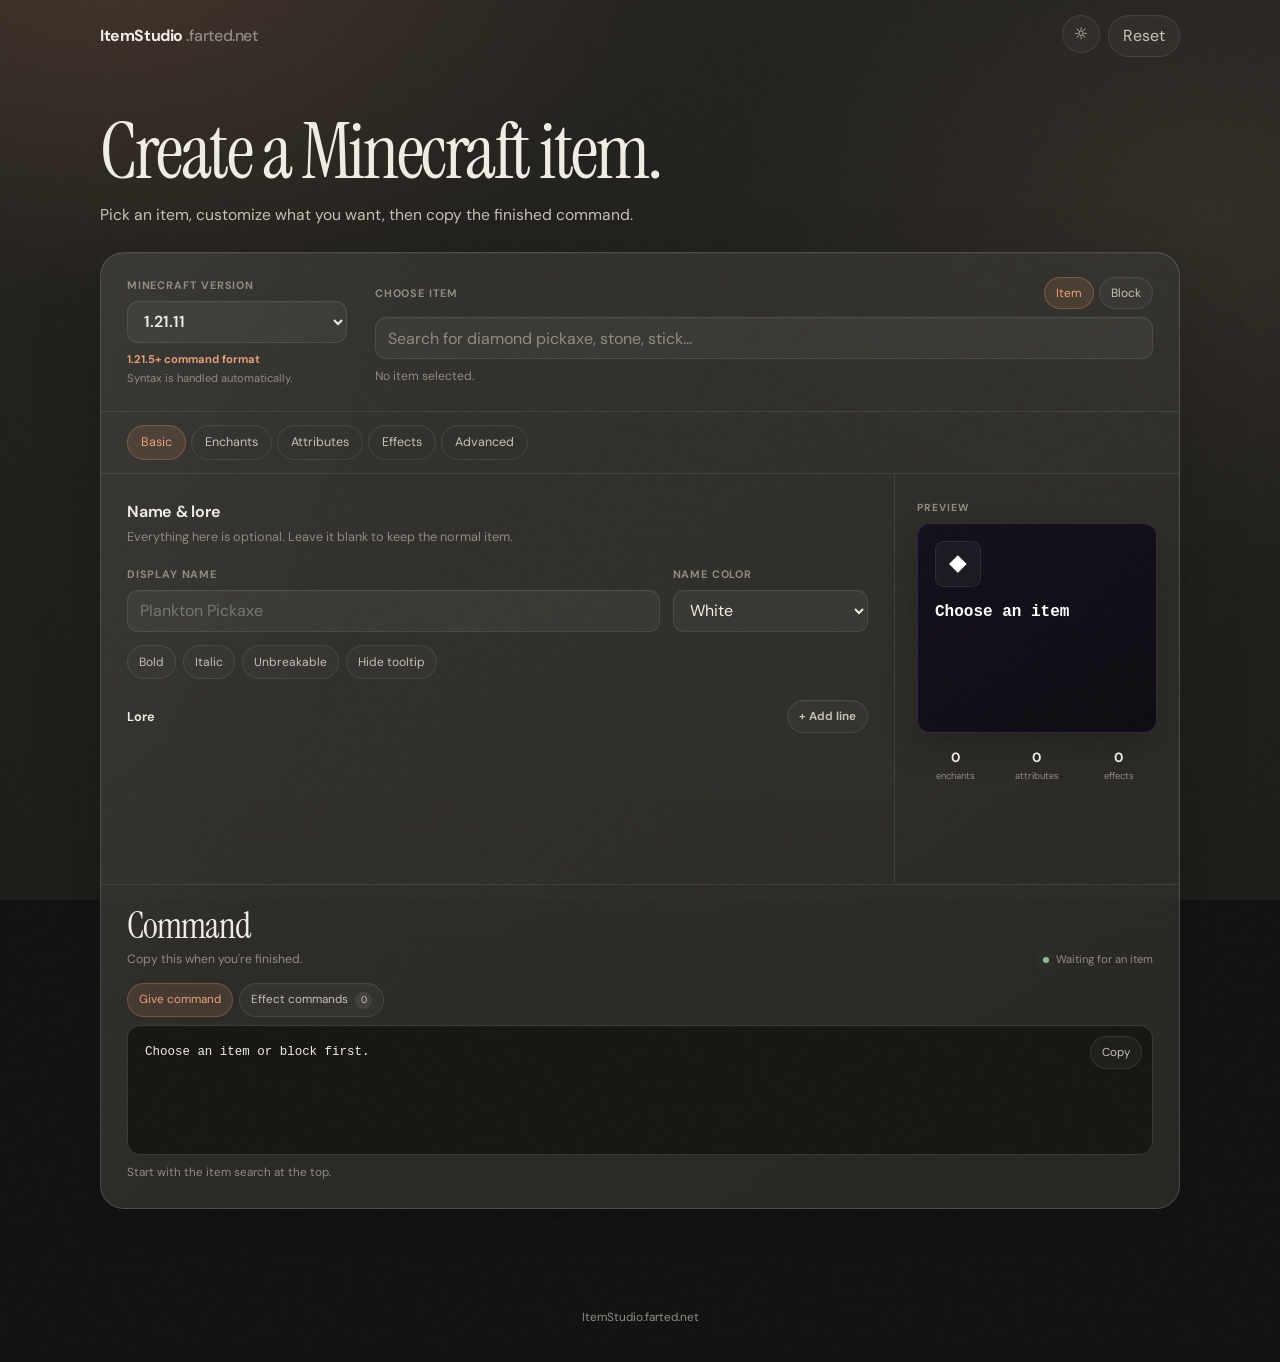
==== commit 04999403: "Use rebuilt UI and cache-busted interaction layer" ====
--- a/index.html
+++ b/index.html
@@ -8,11 +8,9 @@
   <link rel="preconnect" href="https://fonts.googleapis.com">
   <link rel="preconnect" href="https://fonts.gstatic.com" crossorigin>
   <link href="https://fonts.googleapis.com/css2?family=DM+Sans:wght@400;500;600;700&family=Instrument+Serif:ital@0;1&display=swap" rel="stylesheet">
-  <link rel="stylesheet" href="style.css" />
+  <link rel="stylesheet" href="ui.css?v=20260816-1" />
 </head>
 <body>
-  <div class="ambient ambient-one"></div>
-  <div class="ambient ambient-two"></div>
   <div class="grain-overlay"></div>
 
   <header class="topbar shell">
@@ -26,32 +24,30 @@
   <main id="top" class="shell page">
     <section class="hero reveal">
       <h1>Create a Minecraft item.</h1>
-      <p>Choose an item, add only the things you want, then copy the command.</p>
+      <p>Pick an item, customize what you want, then copy the finished command.</p>
     </section>
 
     <section class="workspace reveal">
       <div class="setup-row">
         <div class="version-control">
           <label for="versionSelect">Minecraft version</label>
-          <select id="versionSelect"></select>
-          <div class="version-meta"><span id="syntaxPill">Modern components</span><span id="versionNote">Command format is selected automatically.</span></div>
+          <select id="versionSelect" aria-label="Minecraft version"></select>
+          <div class="version-meta"><span id="syntaxPill">Command format</span><span id="versionNote">Handled automatically.</span></div>
         </div>
 
         <div class="item-control">
           <div class="item-control-top">
-            <label>Item or block</label>
+            <label for="itemSearch">Choose item</label>
             <div class="choice-row" id="typeChoice">
               <button class="choice active" data-type="item">Item</button>
               <button class="choice" data-type="block">Block</button>
             </div>
           </div>
           <div class="search-picker">
-            <div class="float-field">
-              <input id="itemSearch" autocomplete="off" placeholder="Search by name or ID" />
-            </div>
+            <input id="itemSearch" autocomplete="off" placeholder="Search for diamond pickaxe, stone, stick..." />
             <div class="picker-list" id="itemList"></div>
           </div>
-          <div class="selected-card" id="selectedItemCard">No item selected.</div>
+          <div class="selected-card" id="selectedItemCard" aria-live="polite">No item selected.</div>
         </div>
       </div>
 
@@ -67,11 +63,11 @@
         <div class="builder-column">
           <section class="panel" data-editor-panel="basic">
             <div class="panel-head">
-              <div><b>Name & lore</b><small>Optional. Leave anything blank to keep the normal item value.</small></div>
+              <div><b>Name & lore</b><small>Everything here is optional. Leave it blank to keep the normal item.</small></div>
             </div>
             <div class="panel-body">
               <div class="field-grid two">
-                <div class="field"><label for="itemName">Display name</label><input id="itemName" placeholder="e.g. Plankton Pickaxe" /></div>
+                <div class="field"><label for="itemName">Display name</label><input id="itemName" placeholder="Plankton Pickaxe" /></div>
                 <label class="field"><span>Name color</span><select id="nameColor"></select></label>
               </div>
               <div class="toggle-row">
@@ -80,17 +76,17 @@
                 <label><input type="checkbox" id="unbreakable"><span>Unbreakable</span></label>
                 <label><input type="checkbox" id="hideTooltip"><span>Hide tooltip</span></label>
               </div>
-              <div class="subsection-head"><span>Lore</span><button class="mini-btn" data-add="lore">Add line</button></div>
+              <div class="subsection-head"><span>Lore</span><button class="mini-btn" data-add="lore">+ Add line</button></div>
               <div class="stack" id="loreRows"></div>
             </div>
           </section>
 
           <section class="panel" data-editor-panel="enchant" hidden>
             <div class="panel-head">
-              <div><b>Enchantments</b><small>Add any enchantment and choose its level.</small></div>
+              <div><b>Enchantments</b><small>Add an enchantment, then choose the level.</small></div>
             </div>
             <div class="panel-body">
-              <button class="primary-add" data-add="enchant">Add enchantment</button>
+              <button class="primary-add" data-add="enchant">+ Add enchantment</button>
               <div class="stack" id="enchantRows"></div>
               <label class="switch-line"><input type="checkbox" id="hideEnchants"><span class="switch"></span><span>Hide enchantment text</span></label>
             </div>
@@ -98,29 +94,29 @@
 
           <section class="panel" data-editor-panel="attribute" hidden>
             <div class="panel-head">
-              <div><b>Attributes</b><small>Change stats like damage, speed or armor while the item is held or worn.</small></div>
+              <div><b>Attributes</b><small>Change damage, speed, armor and other stats while the item is held or worn.</small></div>
             </div>
             <div class="panel-body">
-              <div class="beginner-note">Pick a stat, enter the amount, then choose when it should apply.</div>
-              <button class="primary-add" data-add="attribute">Add attribute</button>
+              <div class="beginner-note">Choose a stat → enter the amount → choose when it applies.</div>
+              <button class="primary-add" data-add="attribute">+ Add attribute</button>
               <div class="stack" id="attributeRows"></div>
             </div>
           </section>
 
           <section class="panel" data-editor-panel="effect" hidden>
             <div class="panel-head">
-              <div><b>Effects</b><small>Give potion effects while the item is held or equipped.</small></div>
+              <div><b>Effects</b><small>Give potion effects while this item is held or equipped.</small></div>
             </div>
             <div class="panel-body">
-              <div class="beginner-note">Effects create extra repeating command-block commands. ItemStudio will show them in the output.</div>
-              <button class="primary-add" data-add="effect">Add effect</button>
+              <div class="beginner-note">These need extra repeating command blocks. ItemStudio creates those commands for you.</div>
+              <button class="primary-add" data-add="effect">+ Add effect</button>
               <div class="stack" id="effectRows"></div>
             </div>
           </section>
 
           <section class="panel" data-editor-panel="advanced" hidden>
             <div class="panel-head">
-              <div><b>Advanced</b><small>You can ignore this section unless you know you need it.</small></div>
+              <div><b>Advanced</b><small>Most people can leave this section alone.</small></div>
             </div>
             <div class="panel-body">
               <div class="field-grid three">
@@ -129,7 +125,7 @@
                 <div class="field"><label for="customModel">Custom model data</label><input id="customModel" type="number" min="0" placeholder="Optional" /></div>
               </div>
               <div class="field"><label id="rawExtraLabel" for="rawExtra">Extra component entries</label><textarea id="rawExtra" rows="4" placeholder="Optional raw data"></textarea></div>
-              <p class="hint" id="rawHint">Advanced raw data is inserted exactly as typed.</p>
+              <p class="hint" id="rawHint">Optional — beginners can leave this empty.</p>
             </div>
           </section>
         </div>
@@ -151,7 +147,7 @@
 
       <section class="output-section">
         <div class="output-head">
-          <div><h2>Command</h2><p>Copy this when you're done.</p></div>
+          <div><h2>Command</h2><p>Copy this when you're finished.</p></div>
           <span class="status-dot"><i></i><span id="validationLabel">Waiting for an item</span></span>
         </div>
         <div class="command-tabs">
@@ -159,7 +155,7 @@
           <button data-output="effects">Effect commands <span id="effectCountBadge">0</span></button>
         </div>
         <div class="command-box"><pre id="commandOutput">Choose an item or block first.</pre><button class="copy-btn" id="copyBtn">Copy</button></div>
-        <div class="command-help" id="commandHelp">Start by choosing an item or block above.</div>
+        <div class="command-help" id="commandHelp">Start with the item search at the top.</div>
         <div class="warning-box" id="warningBox" hidden></div>
       </section>
     </section>
@@ -171,6 +167,6 @@
   <script src="app-1.js"></script>
   <script src="app-2.js"></script>
   <script src="app-3.js"></script>
-  <script src="app-fix.js"></script>
+  <script src="ui.js?v=20260816-1"></script>
 </body>
 </html>
--- a/ui.css
+++ b/ui.css
@@ -0,0 +1,238 @@
+:root{
+  --bg:#24231f;
+  --bg-deep:#1e1d1a;
+  --surface:rgba(255,255,255,.055);
+  --surface-hover:rgba(255,255,255,.085);
+  --surface-strong:rgba(48,47,41,.78);
+  --glass:rgba(43,42,37,.72);
+  --glass-2:rgba(52,50,44,.64);
+  --text:#f0ece4;
+  --text-2:#c7c1b6;
+  --muted:#918b81;
+  --accent:#cf8060;
+  --accent-hi:#eba17c;
+  --accent-soft:rgba(207,128,96,.15);
+  --border:rgba(240,236,228,.095);
+  --border-strong:rgba(240,236,228,.16);
+  --danger:#e18b7f;
+  --good:#88bd91;
+  --code:#181713;
+  --serif:'Instrument Serif',Georgia,'Times New Roman',serif;
+  --sans:'DM Sans','Segoe UI',system-ui,-apple-system,sans-serif;
+  --ease:.28s cubic-bezier(.22,.61,.36,1);
+  --bounce:.38s cubic-bezier(.34,1.35,.64,1);
+  color-scheme:dark;
+}
+[data-theme="light"]{
+  --bg:#eee8df;
+  --bg-deep:#e4ddd3;
+  --surface:rgba(255,255,255,.48);
+  --surface-hover:rgba(255,255,255,.72);
+  --surface-strong:rgba(255,255,255,.78);
+  --glass:rgba(250,247,242,.7);
+  --glass-2:rgba(255,255,255,.58);
+  --text:#2d2923;
+  --text-2:#5f5951;
+  --muted:#8a8278;
+  --accent:#b96c4b;
+  --accent-hi:#ca7d5b;
+  --accent-soft:rgba(185,108,75,.11);
+  --border:rgba(45,41,35,.08);
+  --border-strong:rgba(45,41,35,.14);
+  --code:#f7f3ed;
+  color-scheme:light;
+}
+
+*{box-sizing:border-box}
+html{scroll-behavior:smooth;font-size:16px}
+body{
+  margin:0;
+  min-height:100vh;
+  color:var(--text);
+  font-family:var(--sans);
+  line-height:1.5;
+  -webkit-font-smoothing:antialiased;
+  background:
+    radial-gradient(850px 520px at 8% -5%,rgba(207,128,96,.18),transparent 68%),
+    radial-gradient(720px 520px at 95% 24%,rgba(230,182,145,.08),transparent 68%),
+    linear-gradient(180deg,var(--bg),var(--bg-deep));
+  background-attachment:fixed;
+  overflow-x:hidden;
+  transition:background var(--ease),color var(--ease);
+}
+button,input,select,textarea{font:inherit}
+button{color:inherit;cursor:pointer}
+input,select,textarea{min-width:0}
+[hidden]{display:none!important}
+
+.ambient{display:none}
+.grain-overlay{position:fixed;inset:0;pointer-events:none;z-index:9999;opacity:.018;mix-blend-mode:overlay}
+.grain-overlay:after{content:'';position:absolute;inset:-50%;background-image:url("data:image/svg+xml,%3Csvg viewBox='0 0 256 256' xmlns='http://www.w3.org/2000/svg'%3E%3Cfilter id='n'%3E%3CfeTurbulence type='fractalNoise' baseFrequency='.7' numOctaves='3'/%3E%3C/filter%3E%3Crect width='100%25' height='100%25' filter='url(%23n)'/%3E%3C/svg%3E");animation:grain 16s linear infinite}
+
+.shell{width:min(1080px,calc(100% - 40px));margin-inline:auto;position:relative;z-index:1}
+.topbar{height:72px;display:flex;align-items:center;justify-content:space-between}
+.brand{display:inline-flex;align-items:baseline;color:var(--text);text-decoration:none;font-size:1rem;font-weight:700;letter-spacing:-.025em}
+.brand span{margin-left:3px;color:var(--muted);font-weight:500}
+.top-actions{display:flex;gap:8px}
+
+.icon-btn,.soft-btn,.choice,.editor-tabs button,.mini-btn,.primary-add,.command-tabs button,.copy-btn{
+  border:1px solid var(--border);
+  background:rgba(255,255,255,.035);
+  color:var(--text-2);
+  border-radius:999px;
+  box-shadow:inset 0 1px 0 rgba(255,255,255,.025);
+  transition:background .18s ease,border-color .18s ease,color .18s ease,transform .18s ease;
+}
+.icon-btn:hover,.soft-btn:hover,.choice:hover,.editor-tabs button:hover,.mini-btn:hover,.primary-add:hover,.command-tabs button:hover,.copy-btn:hover{
+  background:var(--surface-hover);border-color:var(--border-strong);color:var(--text);transform:translateY(-1px)
+}
+.icon-btn:active,.soft-btn:active,.choice:active,.editor-tabs button:active,.mini-btn:active,.primary-add:active,.command-tabs button:active,.copy-btn:active{transform:scale(.97)}
+.icon-btn{width:38px;height:38px;padding:0;display:grid;place-items:center}
+.soft-btn{padding:8px 14px}
+
+.page{padding:28px 0 72px}
+.hero{margin:14px 0 26px;max-width:700px}
+.hero h1{margin:0;font-family:var(--serif);font-weight:400;font-size:clamp(2.9rem,6vw,4.9rem);line-height:1;letter-spacing:-.032em}
+.hero p{margin:12px 0 0;color:var(--text-2);font-size:.98rem;max-width:600px}
+
+.workspace{
+  position:relative;
+  overflow:visible;
+  border:1px solid var(--border-strong);
+  border-radius:24px;
+  background:linear-gradient(145deg,rgba(255,255,255,.055),rgba(255,255,255,.022)),var(--glass);
+  backdrop-filter:blur(28px) saturate(118%);
+  -webkit-backdrop-filter:blur(28px) saturate(118%);
+  box-shadow:0 24px 70px rgba(0,0,0,.16),inset 0 1px 0 rgba(255,255,255,.045);
+}
+.workspace:before{content:'';position:absolute;inset:0;border-radius:inherit;pointer-events:none;background:linear-gradient(110deg,rgba(255,255,255,.045),transparent 28%);opacity:.7}
+
+.setup-row{position:relative;z-index:2;display:grid;grid-template-columns:220px minmax(0,1fr);gap:28px;padding:24px 26px;border-bottom:1px solid var(--border)}
+.version-control>label,.item-control-top>label,.field>label,.field>span{
+  display:block;margin:0 0 7px;color:var(--muted);font-size:.68rem;font-weight:700;text-transform:uppercase;letter-spacing:.075em
+}
+.version-control select,.field select,.field input,.field textarea,.row-editor select,.row-editor input,.search-picker input{
+  width:100%;height:42px;border:1px solid var(--border);border-radius:11px;background:rgba(255,255,255,.045);color:var(--text);padding:0 12px;outline:none;box-shadow:inset 0 1px 0 rgba(255,255,255,.018);transition:border-color .18s ease,background .18s ease,box-shadow .18s ease
+}
+.field textarea{height:auto;min-height:108px;padding:11px 12px;resize:vertical}
+.version-control select:focus,.field select:focus,.field input:focus,.field textarea:focus,.row-editor select:focus,.row-editor input:focus,.search-picker input:focus{
+  border-color:rgba(207,128,96,.6);background:rgba(255,255,255,.065);box-shadow:0 0 0 3px var(--accent-soft)
+}
+.version-control select{font-variant-numeric:tabular-nums;font-feature-settings:'tnum' 1;font-weight:600;letter-spacing:0}
+select option{background:#302f2a;color:#f0ece4}
+[data-theme="light"] select option{background:#fff;color:#2d2923}
+.version-meta{display:flex;flex-direction:column;gap:3px;margin-top:8px}
+#syntaxPill{color:var(--accent-hi);font-size:.7rem;font-weight:650}
+#versionNote{color:var(--muted);font-size:.7rem}
+
+.item-control-top{display:flex;align-items:center;justify-content:space-between;gap:12px;margin-bottom:8px}
+.item-control-top>label{margin:0}
+.choice-row{display:flex;gap:5px}
+.choice{padding:6px 11px;font-size:.75rem}
+.choice.active{background:var(--accent-soft);border-color:rgba(207,128,96,.38);color:var(--accent-hi)}
+.search-picker{position:relative}
+.search-picker input::placeholder{color:var(--muted)}
+.picker-list{
+  position:absolute;z-index:1000;left:0;right:0;top:calc(100% + 7px);display:none;max-height:300px;overflow:auto;padding:6px;
+  background:rgba(42,41,36,.97);border:1px solid var(--border-strong);border-radius:14px;box-shadow:0 22px 55px rgba(0,0,0,.28);backdrop-filter:blur(24px);-webkit-backdrop-filter:blur(24px)
+}
+[data-theme="light"] .picker-list{background:rgba(252,249,245,.98)}
+.picker-list.show{display:block;animation:drop .16s ease}
+.picker-option{width:100%;display:flex;align-items:center;justify-content:space-between;gap:14px;border:0;background:transparent;color:var(--text);padding:10px 11px;border-radius:9px;text-align:left}
+.picker-option:hover,.picker-option:focus{background:var(--surface-hover);outline:none}
+.picker-option span{font-weight:550}
+.picker-option small{color:var(--muted);font-size:.7rem}
+.selected-card{min-height:20px;margin-top:8px;color:var(--muted);font-size:.76rem}
+.selected-card b{color:var(--text);font-weight:600}.selected-card span{color:var(--muted)}
+
+.editor-tabs{position:relative;z-index:1;display:flex;gap:5px;padding:13px 26px;border-bottom:1px solid var(--border);overflow-x:auto;scrollbar-width:none}
+.editor-tabs::-webkit-scrollbar{display:none}
+.editor-tabs button{flex:0 0 auto;padding:7px 13px;font-size:.78rem;background:transparent}
+.editor-tabs button.active{background:var(--accent-soft);border-color:rgba(207,128,96,.36);color:var(--accent-hi)}
+.tab-count{display:inline-grid;place-items:center;min-width:17px;height:17px;margin-left:5px;padding:0 4px;border-radius:999px;background:rgba(255,255,255,.08);font-size:.61rem}
+
+.studio-grid{position:relative;z-index:1;display:grid;grid-template-columns:minmax(0,1fr) 285px;min-height:410px}
+.builder-column{min-width:0;padding:26px}
+.panel{width:100%;min-width:0}
+.panel-head{display:block!important;width:100%!important;margin:0 0 20px!important;padding:0!important;background:none!important;border:0!important}
+.panel-head>div,.panel-head>span{display:block!important;width:auto!important;min-width:0!important}
+.panel-head b{display:block;font-size:1rem;font-weight:650;letter-spacing:-.015em}
+.panel-head small{display:block;max-width:580px;margin-top:4px;color:var(--muted);font-size:.79rem;font-weight:400;line-height:1.45}
+.panel-body{display:block!important;width:100%!important;max-height:none!important;opacity:1!important;padding:0!important;overflow:visible!important;animation:panelIn .18s ease}
+
+.field-grid{display:grid;gap:13px;margin-bottom:13px}
+.field-grid.two{grid-template-columns:minmax(0,1.5fr) minmax(145px,.55fr)}
+.field-grid.three{grid-template-columns:repeat(3,minmax(0,1fr))}
+.toggle-row{display:flex;flex-wrap:wrap;gap:7px;margin:9px 0 21px}
+.toggle-row label{cursor:pointer}.toggle-row input{position:absolute;opacity:0;pointer-events:none}
+.toggle-row span{display:block;padding:7px 11px;border:1px solid var(--border);border-radius:999px;background:rgba(255,255,255,.025);color:var(--text-2);font-size:.75rem;transition:.18s ease}
+.toggle-row input:checked+span{background:var(--accent-soft);border-color:rgba(207,128,96,.4);color:var(--accent-hi)}
+.subsection-head{display:flex;align-items:center;justify-content:space-between;gap:12px;margin:6px 0 8px;font-size:.8rem;font-weight:650}
+.mini-btn{padding:7px 11px;font-size:.73rem}
+.primary-add{padding:9px 14px;margin:1px 0 10px;font-size:.78rem;font-weight:600;color:var(--text)}
+.beginner-note{margin:0 0 14px;padding:10px 12px;border:1px solid rgba(207,128,96,.16);border-radius:11px;background:rgba(207,128,96,.075);color:var(--text-2);font-size:.77rem}
+.hint{margin:9px 0 0;color:var(--muted);font-size:.74rem}
+.stack{display:flex;flex-direction:column;width:100%}
+.row-editor{display:grid;grid-template-columns:1.3fr .55fr .72fr 34px;gap:8px;align-items:end;padding:10px 0;border-bottom:1px solid var(--border);animation:rowIn .2s var(--bounce)}
+.row-editor.lore{grid-template-columns:minmax(0,1fr) 150px 34px}
+.row-editor.attribute{grid-template-columns:1.1fr .48fr .74fr .75fr 34px}
+.row-editor.effect{grid-template-columns:1.05fr .48fr .42fr .75fr 34px}
+.row-editor label{display:block;min-width:0;color:var(--muted);font-size:.61rem;font-weight:700;text-transform:uppercase;letter-spacing:.05em}
+.row-editor label input,.row-editor label select{margin-top:5px}
+.remove-row{width:34px;height:34px;border:0;border-radius:50%;background:transparent;color:var(--muted);font-size:1rem}
+.remove-row:hover{background:rgba(225,139,127,.1);color:var(--danger)}
+.switch-line{display:flex;align-items:center;gap:9px;margin-top:13px;color:var(--text-2);font-size:.78rem;cursor:pointer}.switch-line input{display:none}
+.switch{position:relative;width:34px;height:20px;border:1px solid var(--border-strong);border-radius:999px;background:rgba(255,255,255,.06);transition:.2s}
+.switch:after{content:'';position:absolute;top:2px;left:2px;width:14px;height:14px;border-radius:50%;background:var(--muted);transition:.2s}
+.switch-line input:checked+.switch{background:var(--accent);border-color:var(--accent)}.switch-line input:checked+.switch:after{left:16px;background:#fff}
+
+.preview-column{min-width:0;border-left:1px solid var(--border);padding:26px 22px;background:rgba(0,0,0,.025)}
+.sticky-preview{position:sticky;top:18px}
+.preview-label{margin-bottom:8px;color:var(--muted);font-size:.64rem;font-weight:700;text-transform:uppercase;letter-spacing:.1em}
+.mc-card{min-height:210px;padding:17px;border:1px solid rgba(170,120,255,.22);border-radius:13px;background:linear-gradient(145deg,#15111b,#0f0c14);box-shadow:0 15px 35px rgba(0,0,0,.2),inset 0 1px 0 rgba(255,255,255,.025);font-family:ui-monospace,Consolas,monospace;color:#fff}
+.mc-icon{display:grid;place-items:center;width:46px;height:46px;margin-bottom:13px;border:1px solid rgba(255,255,255,.08);border-radius:9px;background:rgba(255,255,255,.045);font-size:1.45rem}
+.mc-name{margin-bottom:4px;font-weight:700}.mc-enchants{white-space:pre-line;color:#aaaaff;font-size:.74rem}.mc-lore{white-space:pre-line;margin-top:4px;color:#aaa;font-size:.74rem}.mc-attrs{white-space:pre-line;margin-top:8px;color:#9999ff;font-size:.7rem}
+.mini-summary{display:grid;grid-template-columns:repeat(3,1fr);gap:5px;margin-top:10px}.mini-summary div{text-align:center;padding:5px 1px}.mini-summary b{display:block;font-size:.84rem}.mini-summary small{display:block;color:var(--muted);font-size:.59rem}
+
+.output-section{position:relative;z-index:1;padding:23px 26px 26px;border-top:1px solid var(--border)}
+.output-head{display:flex;align-items:end;justify-content:space-between;gap:18px}.output-head h2{margin:0;font-family:var(--serif);font-size:2.25rem;font-weight:400;line-height:1;letter-spacing:-.025em}.output-head p{margin:6px 0 0;color:var(--muted);font-size:.76rem}
+.status-dot{display:flex;align-items:center;gap:7px;color:var(--muted);font-size:.7rem}.status-dot i{width:6px;height:6px;border-radius:50%;background:var(--good);box-shadow:0 0 12px rgba(136,189,145,.45)}
+.command-tabs{display:flex;gap:6px;margin-top:15px}.command-tabs button{padding:7px 11px;font-size:.73rem}.command-tabs button.active{background:var(--accent-soft);border-color:rgba(207,128,96,.36);color:var(--accent-hi)}.command-tabs span{display:inline-grid;place-items:center;min-width:17px;height:17px;margin-left:4px;padding:0 4px;border-radius:999px;background:rgba(255,255,255,.075);font-size:.6rem}
+.command-box{position:relative;min-height:130px;margin-top:8px;padding:17px 74px 17px 17px;overflow:auto;border:1px solid var(--border-strong);border-radius:13px;background:var(--code);box-shadow:inset 0 1px 0 rgba(255,255,255,.018)}
+.command-box pre{margin:0;white-space:pre-wrap;word-break:break-word;color:var(--text);font:500 .78rem/1.6 ui-monospace,Consolas,monospace}.copy-btn{position:absolute;top:10px;right:10px;padding:7px 11px;font-size:.72rem}.command-help{margin-top:9px;color:var(--muted);font-size:.73rem}.warning-box{margin-top:10px;padding:10px 12px;border:1px solid rgba(225,139,127,.3);border-radius:10px;background:rgba(225,139,127,.07);color:var(--text-2);font-size:.75rem}
+.toast{position:fixed;z-index:10000;bottom:22px;left:50%;opacity:0;transform:translate(-50%,14px);padding:9px 14px;border:1px solid var(--border-strong);border-radius:999px;background:var(--surface-strong);backdrop-filter:blur(18px);color:var(--text);font-size:.75rem;font-weight:650;transition:.22s}.toast.show{opacity:1;transform:translate(-50%,0)}
+.footer{padding:28px 0 36px;text-align:center;color:var(--muted);font-size:.74rem}
+
+.reveal{animation:reveal .42s var(--ease) both}
+@keyframes reveal{from{opacity:0;transform:translateY(8px)}to{opacity:1;transform:none}}
+@keyframes panelIn{from{opacity:0;transform:translateY(4px)}to{opacity:1;transform:none}}
+@keyframes rowIn{from{opacity:0;transform:translateY(-4px) scale(.99)}to{opacity:1;transform:none}}
+@keyframes drop{from{opacity:0;transform:translateY(-4px)}to{opacity:1;transform:none}}
+@keyframes grain{0%,100%{transform:translate(0)}25%{transform:translate(-3px,2px)}50%{transform:translate(4px,-1px)}75%{transform:translate(-2px,-3px)}}
+::selection{background:var(--accent);color:white}
+::-webkit-scrollbar{width:7px;height:7px}::-webkit-scrollbar-track{background:transparent}::-webkit-scrollbar-thumb{background:var(--border-strong);border-radius:999px}
+
+@media(max-width:920px){
+  .shell{width:min(100% - 28px,1080px)}
+  .setup-row{grid-template-columns:1fr 1.55fr;gap:20px;padding:22px}
+  .editor-tabs{padding-inline:22px}
+  .studio-grid{grid-template-columns:1fr}
+  .builder-column{padding:24px 22px}
+  .preview-column{border-left:0;border-top:1px solid var(--border);padding:22px}
+  .sticky-preview{position:static;display:grid;grid-template-columns:minmax(220px,420px) minmax(0,1fr);gap:16px;align-items:start}
+  .preview-label{grid-column:1/-1;margin:0}
+  .mini-summary{margin-top:0;align-self:stretch;align-content:center}
+}
+@media(max-width:680px){
+  .shell{width:min(100% - 20px,1080px)}
+  .topbar{height:64px}.page{padding-top:18px}.brand span{display:none}
+  .hero{margin-top:8px}.hero h1{font-size:clamp(2.55rem,13vw,3.8rem)}.hero p{font-size:.9rem}
+  .workspace{border-radius:19px}
+  .setup-row{grid-template-columns:1fr;padding:18px;gap:18px}.editor-tabs{padding:11px 18px}.builder-column{padding:21px 18px}
+  .field-grid.two,.field-grid.three{grid-template-columns:1fr}
+  .row-editor,.row-editor.lore,.row-editor.attribute,.row-editor.effect{grid-template-columns:1fr}
+  .remove-row{justify-self:end}
+  .sticky-preview{display:block}.mini-summary{margin-top:10px}
+  .output-section{padding:20px 18px 22px}.output-head{align-items:flex-start;flex-direction:column}.status-dot{margin-top:-8px}
+  .command-box{padding:53px 14px 14px}.copy-btn{left:10px;right:auto}
+}
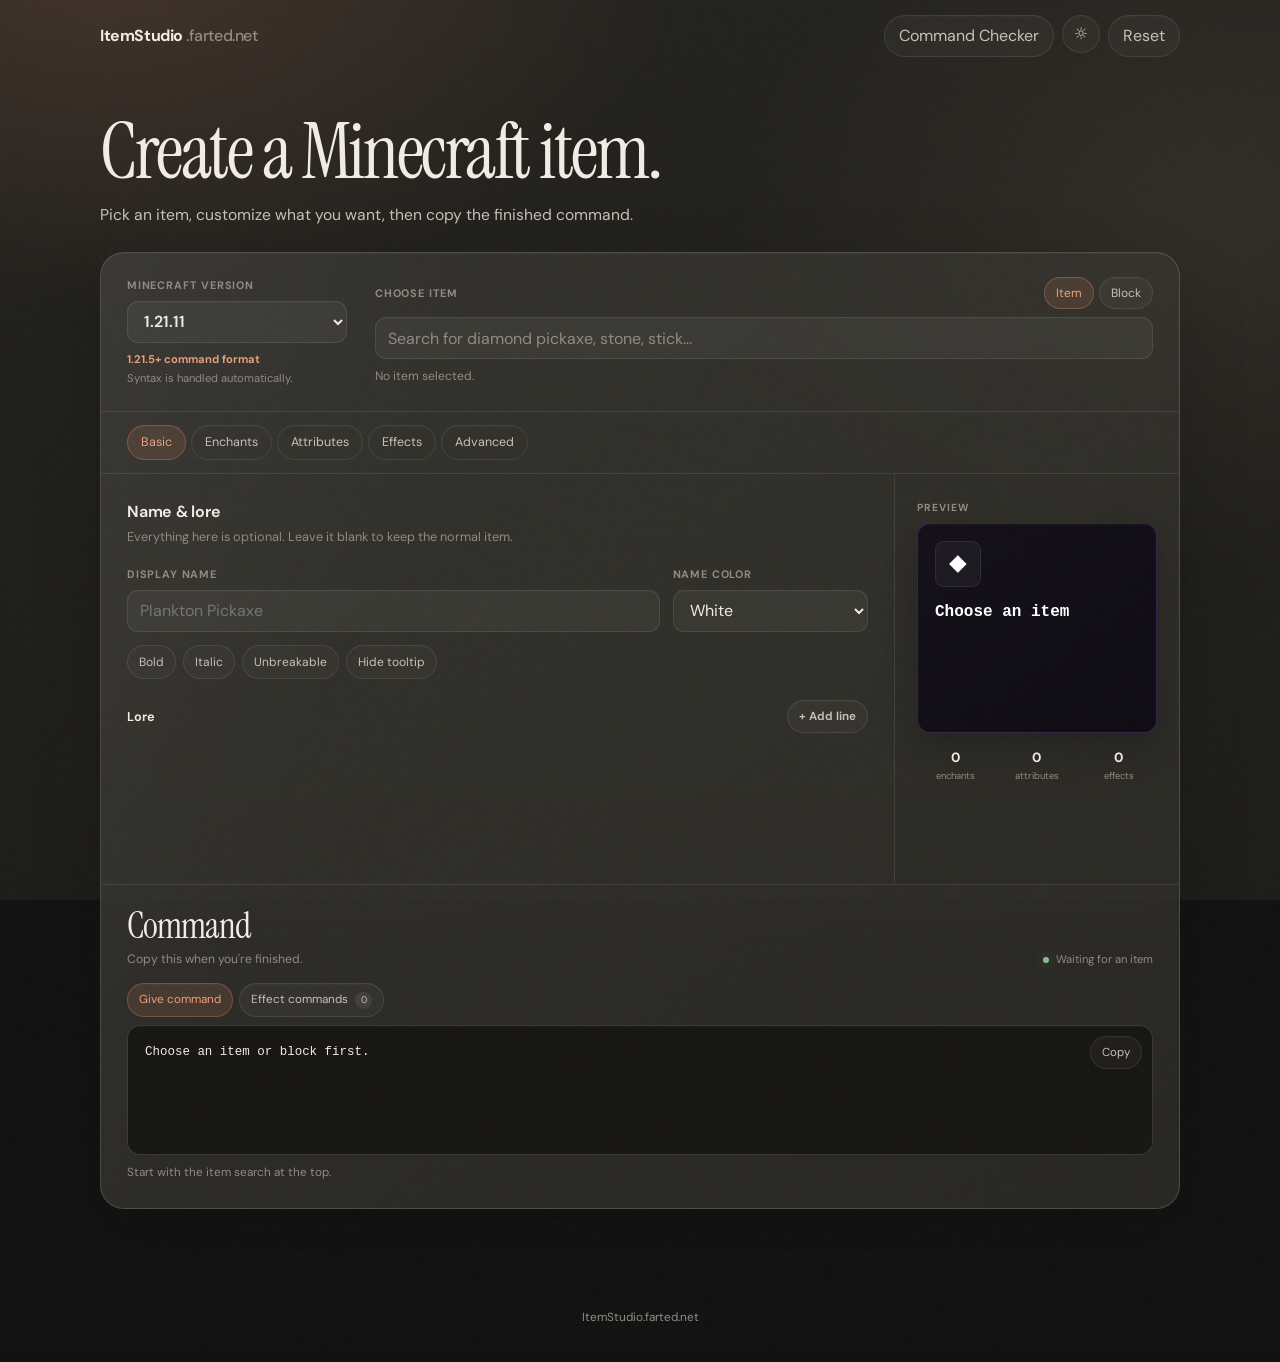
==== commit cf0ac06a: "Link command checker and load cross-version compatibility" ====
--- a/index.html
+++ b/index.html
@@ -8,7 +8,7 @@
   <link rel="preconnect" href="https://fonts.googleapis.com">
   <link rel="preconnect" href="https://fonts.gstatic.com" crossorigin>
   <link href="https://fonts.googleapis.com/css2?family=DM+Sans:wght@400;500;600;700&family=Instrument+Serif:ital@0;1&display=swap" rel="stylesheet">
-  <link rel="stylesheet" href="ui.css?v=20260816-1" />
+  <link rel="stylesheet" href="ui.css?v=20260818-2" />
 </head>
 <body>
   <div class="grain-overlay"></div>
@@ -16,6 +16,7 @@
   <header class="topbar shell">
     <a class="brand" href="#top">ItemStudio<span>.farted.net</span></a>
     <div class="top-actions">
+      <button class="soft-btn" onclick="location.href='checker.html'">Command Checker</button>
       <button class="icon-btn" id="themeToggle" aria-label="Toggle theme" title="Toggle theme">☼</button>
       <button class="soft-btn" id="resetBtn">Reset</button>
     </div>
@@ -165,8 +166,9 @@
   <footer class="shell footer">ItemStudio.farted.net</footer>
 
   <script src="app-1.js"></script>
-  <script src="app-2.js"></script>
+  <script src="app-2.js?v=20260816-2"></script>
   <script src="app-3.js"></script>
-  <script src="ui.js?v=20260816-1"></script>
+  <script src="compat.js?v=20260818-1"></script>
+  <script src="ui.js?v=20260818-2"></script>
 </body>
 </html>
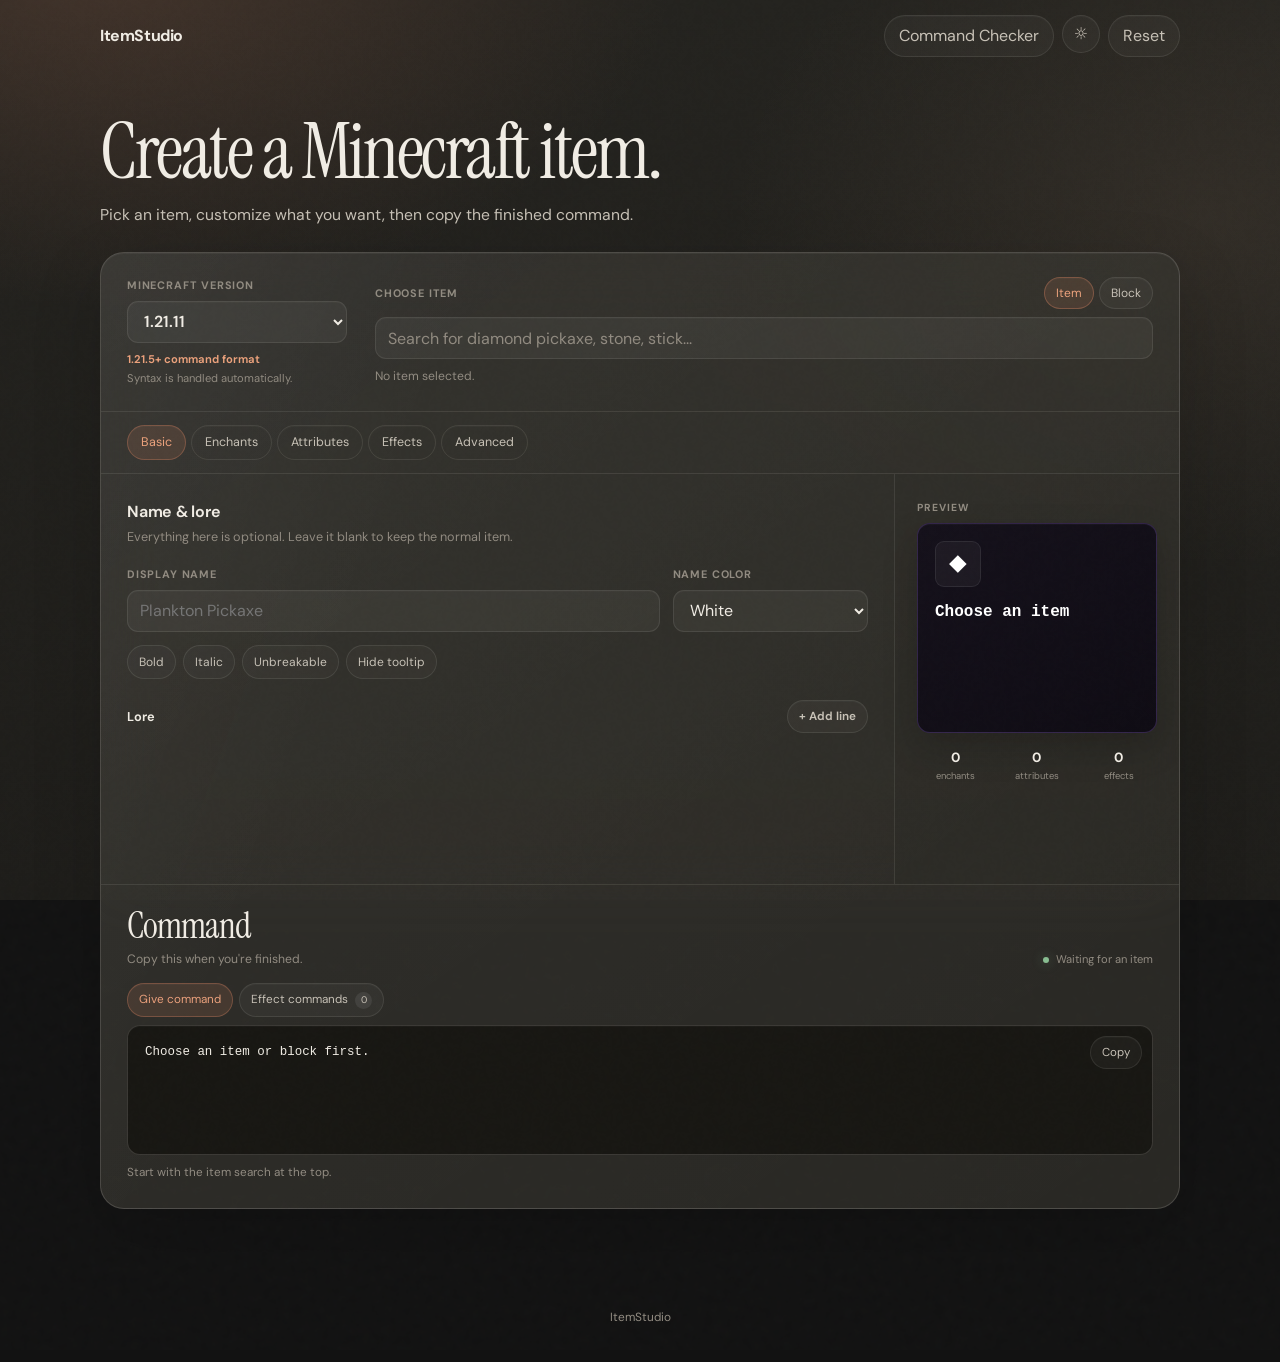
==== commit 2f88e9bf: "Remove old farted.net branding" ====
--- a/index.html
+++ b/index.html
@@ -14,7 +14,7 @@
   <div class="grain-overlay"></div>
 
   <header class="topbar shell">
-    <a class="brand" href="#top">ItemStudio<span>.farted.net</span></a>
+    <a class="brand" href="#top">ItemStudio</a>
     <div class="top-actions">
       <button class="soft-btn" onclick="location.href='checker.html'">Command Checker</button>
       <button class="icon-btn" id="themeToggle" aria-label="Toggle theme" title="Toggle theme">☼</button>
@@ -163,12 +163,13 @@
   </main>
 
   <div class="toast" id="toast">Copied</div>
-  <footer class="shell footer">ItemStudio.farted.net</footer>
+  <footer class="shell footer">ItemStudio</footer>
 
   <script src="app-1.js"></script>
-  <script src="app-2.js?v=20260816-2"></script>
+  <script src="app-2.js?v=20260818-3"></script>
   <script src="app-3.js"></script>
-  <script src="compat.js?v=20260818-1"></script>
+  <script src="compat.js?v=20260818-2"></script>
+  <script src="registry-fixes.js?v=20260818-1"></script>
   <script src="ui.js?v=20260818-2"></script>
 </body>
 </html>
